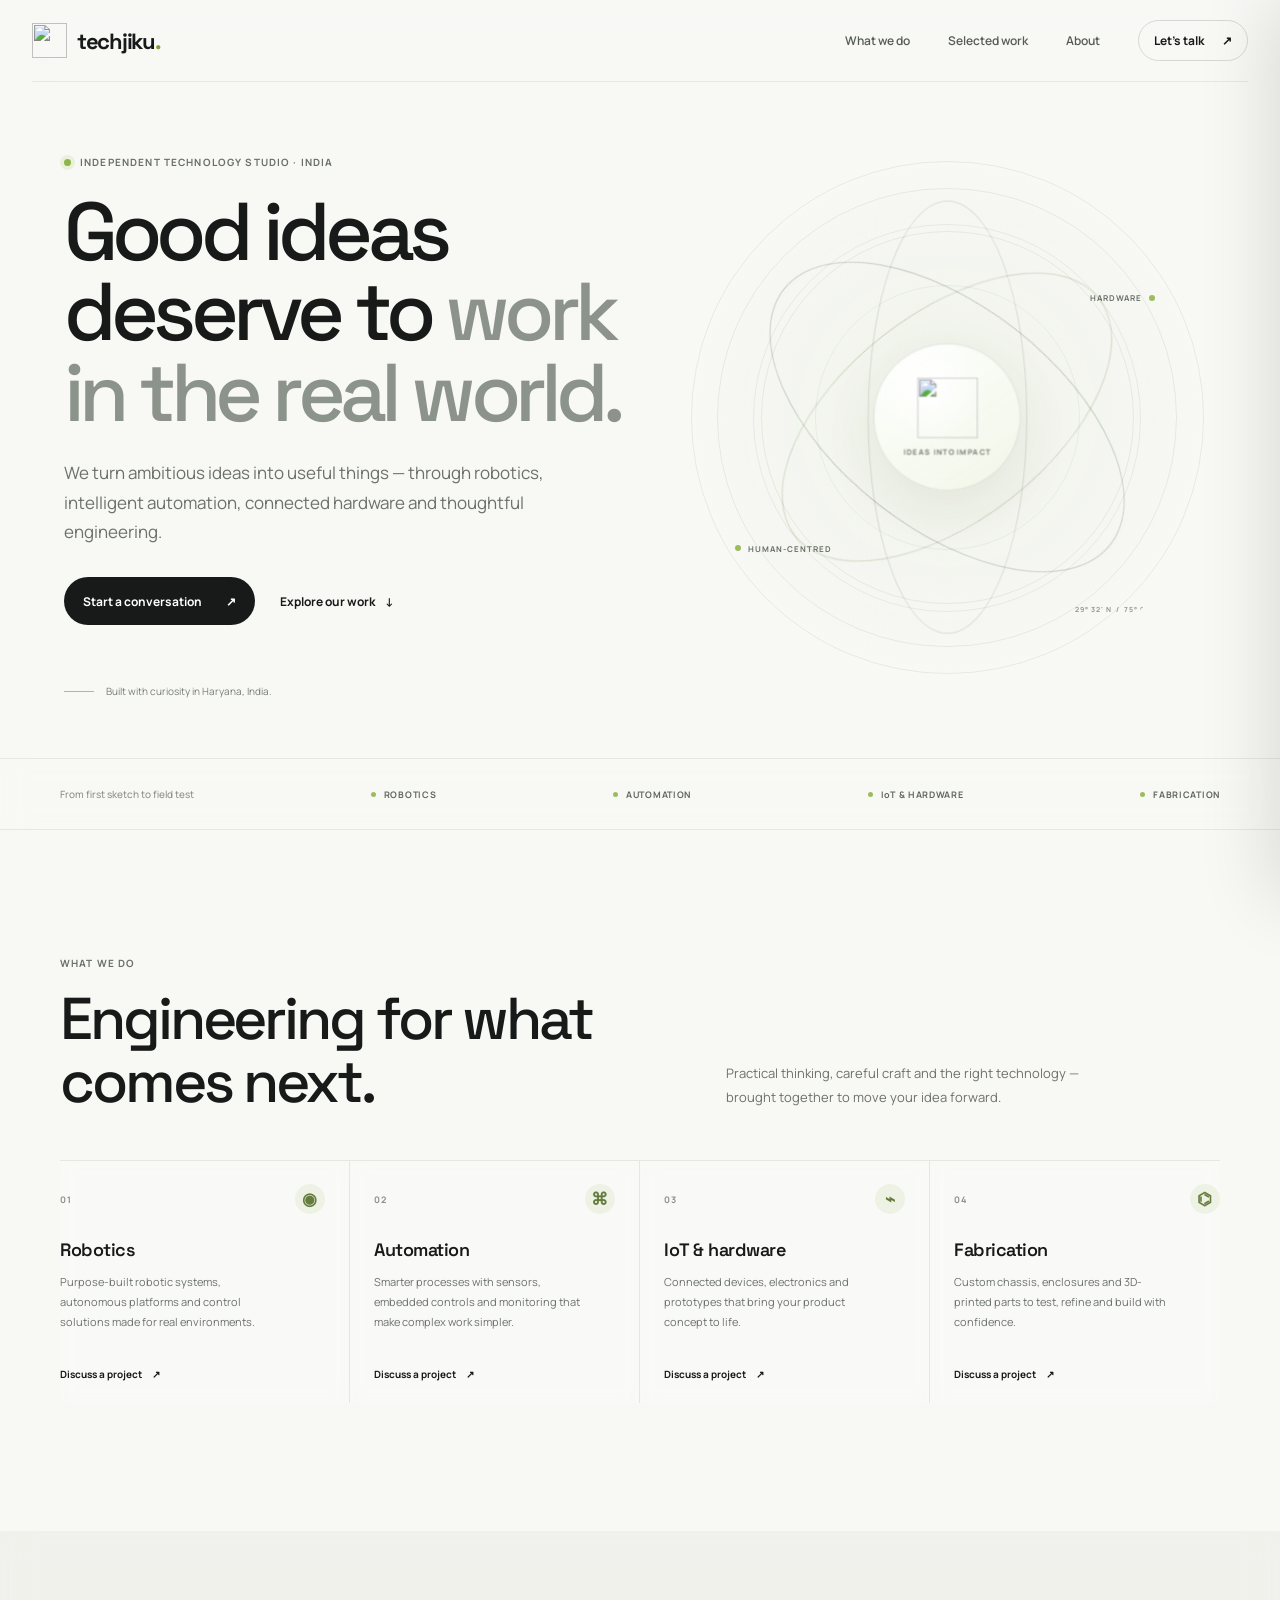
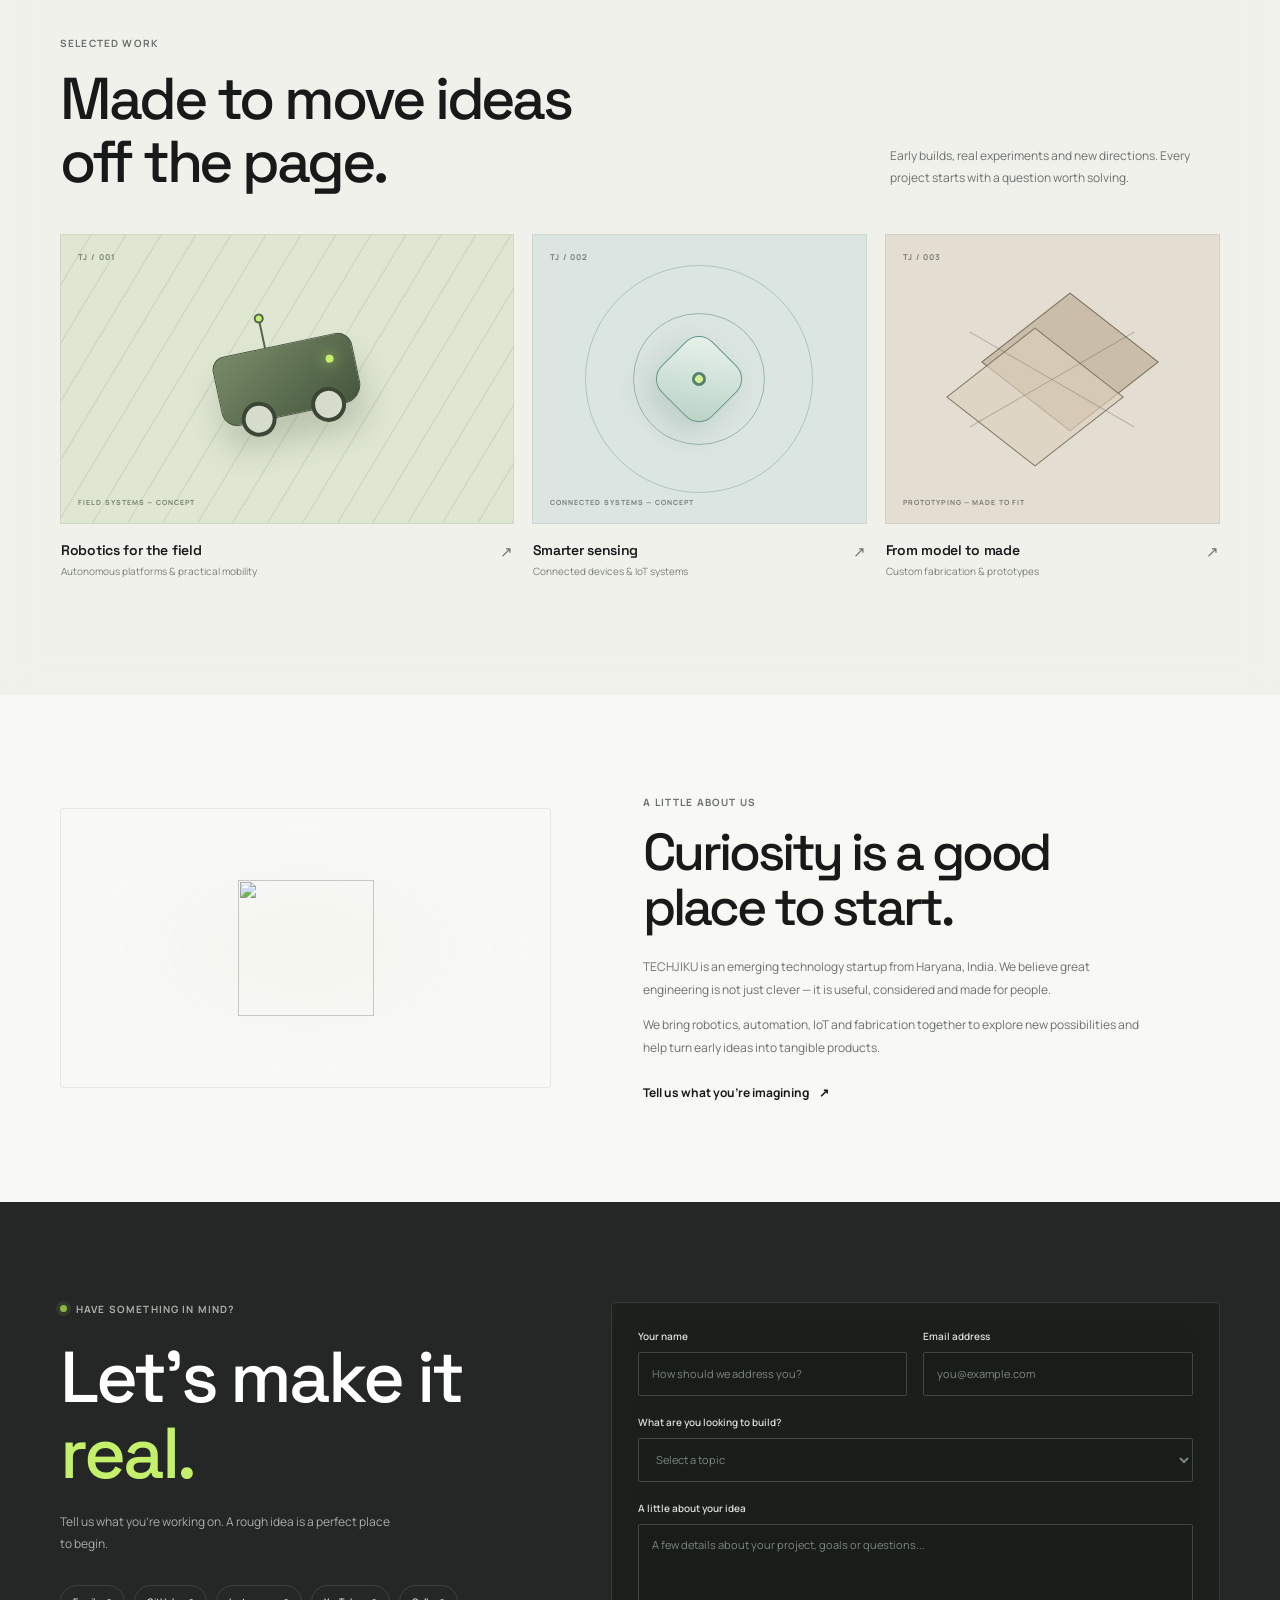
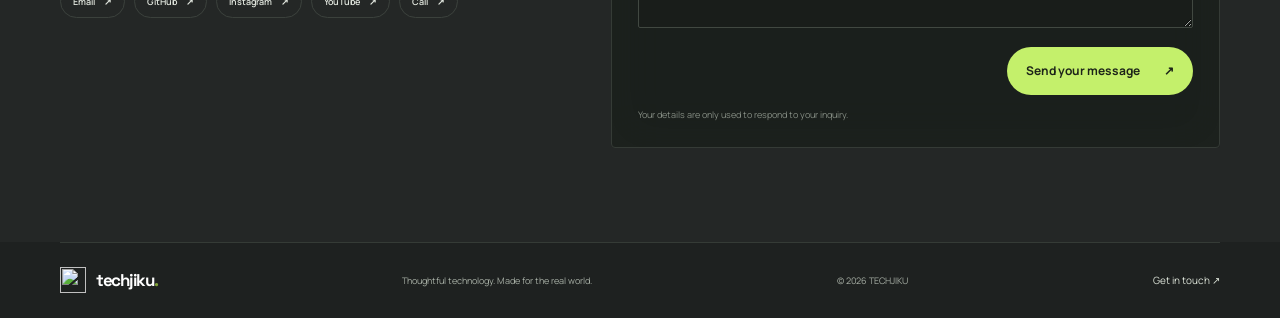
==== index.html @ 3f2def64 "Initial commit" ====
<!DOCTYPE html>
<html lang="en-IN">
<head>
  <meta charset="UTF-8" />
  <meta name="viewport" content="width=device-width, initial-scale=1.0" />

  <title>TECHJIKU | Robotics, Automation &amp; IoT</title>

  <meta
    name="description"
    content="TECHJIKU is an emerging technology startup from Haryana, India, developing robotics, automation, IoT solutions, custom fabrication and innovative hardware products."
  />
  <meta name="robots" content="index, follow" />
  <link rel="canonical" href="https://techjiku.co.in/" />
  <meta name="theme-color" content="#f8f8f5" />

  <meta property="og:type" content="website" />
  <meta property="og:site_name" content="TECHJIKU" />
  <meta property="og:title" content="TECHJIKU | Robotics, Automation &amp; IoT" />
  <meta
    property="og:description"
    content="Engineering ideas into practical robotics, automation and IoT solutions."
  />
  <meta property="og:url" content="https://techjiku.co.in/" />
  <meta
    property="og:image"
    content="https://techjiku.co.in/assets/image/11_TJ_Logo.png"
  />

  <script type="application/ld+json">
  {
    "@context": "https://schema.org",
    "@graph": [
      {
        "@type": "Organization",
        "@id": "https://techjiku.co.in",
        "name": "TECHJIKU",
        "alternateName": "Techjiku",
        "url": "https://techjiku.co.in/",
        "logo": "https://techjiku.co.in/assets/image/11_TJ_Logo.png",
        "description": "TECHJIKU is a technology startup from Haryana, India, focused on robotics, automation, IoT, fabrication and product development.",
        "email": "jikutech@gmail.com",
        "sameAs": [
          "https://www.instagram.com/techjiku/",
          "https://www.youtube.com/@Tech_Jiku",
          "https://github.com/Techjiku"
        ]
      },
      {
        "@type": "WebSite",
        "@id": "https://techjiku.co.in/#website",
        "name": "TECHJIKU",
        "alternateName": "Techjiku",
        "url": "https://techjiku.co.in/",
        "publisher": {
          "@id": "https://techjiku.co.in/#organization"
        },
        "inLanguage": "en-IN"
      }
    ]
  }
  </script>

  <link rel="preconnect" href="https://fonts.googleapis.com" />
  <link rel="preconnect" href="https://fonts.gstatic.com" crossorigin />
  <link
    href="https://fonts.googleapis.com/css2?family=Manrope:wght@400;500;600;700;800&family=Space+Grotesk:wght@400;500;700&display=swap"
    rel="stylesheet"
  />
  <link rel="stylesheet" href="styles.css" />
</head>
<body>
  <a class="skip-link" href="#main">Skip to content</a>

  <header class="site-header">
    <a class="brand" href="#home" aria-label="Techjiku home">
      <img src="assets/image/11_TJ_Logo.png" alt="" class="brand-mark" />
      <span class="brand-name">techjiku<span class="brand-period">.</span></span>
    </a>

    <button
      class="menu-toggle"
      id="menuToggle"
      type="button"
      aria-label="Open navigation"
      aria-expanded="false"
      aria-controls="primaryNav"
    >
      <span></span>
      <span></span>
    </button>

    <nav class="primary-nav" id="primaryNav" aria-label="Main navigation">
      <a href="#capabilities">What we do</a>
      <a href="#work">Selected work</a>
      <a href="#about">About</a>
      <a class="nav-cta" href="#contact">Let's talk <span aria-hidden="true">↗</span></a>
    </nav>
  </header>

  <main id="main">
    <section class="hero page-shell" id="home">
      <div class="hero-copy">
        <p class="eyebrow"><span class="status-dot"></span> Independent technology studio · India</p>
        <h1>Good ideas deserve to <span>work in the real world.</span></h1>
        <p class="hero-intro">
          We turn ambitious ideas into useful things — through robotics, intelligent automation,
          connected hardware and thoughtful engineering.
        </p>
        <div class="hero-actions">
          <a class="button button-dark" href="#contact">Start a conversation <span aria-hidden="true">↗</span></a>
          <a class="text-link" href="#work">Explore our work <span aria-hidden="true">↓</span></a>
        </div>
        <div class="hero-note">
          <span class="note-rule"></span>
          <span>Built with curiosity in Haryana, India.</span>
        </div>
      </div>

      <div class="hero-art" id="heroArt" aria-label="Interactive orbital sphere representing connected technology">
        <div class="sphere-space" id="sphereSpace">
          <div class="sphere-depth" id="sphereDepth">
            <div class="art-orbit orbit-one"></div>
            <div class="art-orbit orbit-two"></div>
            <div class="art-orbit orbit-three"></div>
            <div class="art-core">
              <img src="assets/image/11_TJ_Logo.png" alt="" />
              <span class="core-caption">Ideas into impact</span>
            </div>
          </div>
        </div>
        <span class="art-label label-top">HARDWARE <i></i></span>
        <span class="art-label label-bottom"><i></i> HUMAN-CENTRED</span>
        <span class="art-coordinate">29° 32' N&nbsp; / &nbsp;75° 01' E</span>
      </div>
    </section>

    <section class="trust-strip" aria-label="Our focus">
      <div class="page-shell trust-inner">
        <span>From first sketch to field test</span>
        <div><i></i> ROBOTICS</div>
        <div><i></i> AUTOMATION</div>
        <div><i></i> IoT &amp; HARDWARE</div>
        <div><i></i> FABRICATION</div>
      </div>
    </section>

    <section class="section page-shell" id="capabilities">
      <div class="section-heading">
        <p class="eyebrow">What we do</p>
        <h2>Engineering for what<br />comes next.</h2>
        <p class="section-intro">
          Practical thinking, careful craft and the right technology — brought together to move
          your idea forward.
        </p>
      </div>

      <div class="capability-grid">
        <article class="capability-card">
          <div class="card-topline"><span>01</span><span class="card-symbol symbol-robot" aria-hidden="true">◉</span></div>
          <h3>Robotics</h3>
          <p>Purpose-built robotic systems, autonomous platforms and control solutions made for real environments.</p>
          <a href="#contact" aria-label="Discuss a robotics project">Discuss a project <span aria-hidden="true">↗</span></a>
        </article>
        <article class="capability-card">
          <div class="card-topline"><span>02</span><span class="card-symbol symbol-automation" aria-hidden="true">⌘</span></div>
          <h3>Automation</h3>
          <p>Smarter processes with sensors, embedded controls and monitoring that make complex work simpler.</p>
          <a href="#contact" aria-label="Discuss an automation project">Discuss a project <span aria-hidden="true">↗</span></a>
        </article>
        <article class="capability-card">
          <div class="card-topline"><span>03</span><span class="card-symbol symbol-iot" aria-hidden="true">⌁</span></div>
          <h3>IoT &amp; hardware</h3>
          <p>Connected devices, electronics and prototypes that bring your product concept to life.</p>
          <a href="#contact" aria-label="Discuss an IoT or hardware project">Discuss a project <span aria-hidden="true">↗</span></a>
        </article>
        <article class="capability-card">
          <div class="card-topline"><span>04</span><span class="card-symbol symbol-fab" aria-hidden="true">⌬</span></div>
          <h3>Fabrication</h3>
          <p>Custom chassis, enclosures and 3D-printed parts to test, refine and build with confidence.</p>
          <a href="#contact" aria-label="Discuss a fabrication project">Discuss a project <span aria-hidden="true">↗</span></a>
        </article>
      </div>
    </section>

    <section class="work-section" id="work">
      <div class="page-shell">
        <div class="work-heading">
          <div>
            <p class="eyebrow">Selected work</p>
            <h2>Made to move ideas<br />off the page.</h2>
          </div>
          <p>Early builds, real experiments and new directions. Every project starts with a question worth solving.</p>
        </div>

        <div class="work-grid">
          <article class="work-card work-card-feature">
            <div class="work-visual visual-field">
              <span class="visual-index">TJ / 001</span>
              <div class="field-lines" aria-hidden="true"></div>
              <div class="field-rover" aria-hidden="true"><span></span><i></i><b></b></div>
              <span class="visual-caption">FIELD SYSTEMS — CONCEPT</span>
            </div>
            <div class="work-description">
              <div><h3>Robotics for the field</h3><p>Autonomous platforms &amp; practical mobility</p></div>
              <span class="work-arrow" aria-hidden="true">↗</span>
            </div>
          </article>
          <article class="work-card">
            <div class="work-visual visual-sensing">
              <span class="visual-index">TJ / 002</span>
              <div class="sensor-ring ring-a" aria-hidden="true"></div>
              <div class="sensor-ring ring-b" aria-hidden="true"></div>
              <div class="sensor-node" aria-hidden="true"><span></span></div>
              <span class="visual-caption">CONNECTED SYSTEMS — CONCEPT</span>
            </div>
            <div class="work-description">
              <div><h3>Smarter sensing</h3><p>Connected devices &amp; IoT systems</p></div>
              <span class="work-arrow" aria-hidden="true">↗</span>
            </div>
          </article>
          <article class="work-card">
            <div class="work-visual visual-build">
              <span class="visual-index">TJ / 003</span>
              <div class="build-shape shape-back" aria-hidden="true"></div>
              <div class="build-shape shape-front" aria-hidden="true"></div>
              <div class="build-axis axis-x" aria-hidden="true"></div>
              <div class="build-axis axis-y" aria-hidden="true"></div>
              <span class="visual-caption">PROTOTYPING — MADE TO FIT</span>
            </div>
            <div class="work-description">
              <div><h3>From model to made</h3><p>Custom fabrication &amp; prototypes</p></div>
              <span class="work-arrow" aria-hidden="true">↗</span>
            </div>
          </article>
        </div>
      </div>
    </section>

    <section class="about-section page-shell" id="about">
      <div class="about-mark" aria-hidden="true"><img src="assets/image/11_TJ_Logo.png" alt="" /></div>
      <div class="about-copy">
        <p class="eyebrow">A little about us</p>
        <h2>Curiosity is a good place to start.</h2>
        <p>
          TECHJIKU is an emerging technology startup from Haryana, India. We believe great engineering
          is not just clever — it is useful, considered and made for people.
        </p>
        <p>
          We bring robotics, automation, IoT and fabrication together to explore new possibilities
          and help turn early ideas into tangible products.
        </p>
        <a class="text-link" href="#contact">Tell us what you’re imagining <span aria-hidden="true">↗</span></a>
      </div>
    </section>

    <section class="contact-section" id="contact">
      <div class="page-shell contact-layout">
        <div class="contact-copy">
          <p class="eyebrow"><span class="status-dot"></span> Have something in mind?</p>
          <h2>Let’s make it<br /><span>real.</span></h2>
          <p>Tell us what you’re working on. A rough idea is a perfect place to begin.</p>
          <div class="quick-links">
            <a href="mailto:jikutech@gmail.com">Email <span aria-hidden="true">↗</span></a>
            <a href="https://github.com/Techjiku" target="_blank" rel="noopener noreferrer">GitHub <span aria-hidden="true">↗</span></a>
            <a href="https://www.instagram.com/techjiku/" target="_blank" rel="noopener noreferrer">Instagram <span aria-hidden="true">↗</span></a>
            <a href="https://www.youtube.com/@Tech_Jiku" target="_blank" rel="noopener noreferrer">YouTube <span aria-hidden="true">↗</span></a>
            <a href="tel:9416383219">Call <span aria-hidden="true">↗</span></a>
          </div>
        </div>

        <form class="inquiry-form" id="inquiryForm">
          <input type="hidden" name="access_key" value="4f5cc05d-da10-4b0d-b348-a8572564bd82" />
          <input type="hidden" name="subject" value="New TECHJIKU website inquiry" />
          <input type="hidden" name="from_name" value="TECHJIKU Website" />
          <input type="checkbox" name="botcheck" class="botcheck" tabindex="-1" autocomplete="off" />

          <div class="form-row">
            <label>
              <span>Your name</span>
              <input type="text" name="name" placeholder="How should we address you?" autocomplete="name" required />
            </label>
            <label>
              <span>Email address</span>
              <input type="email" name="email" placeholder="you@example.com" autocomplete="email" required />
            </label>
          </div>
          <label>
            <span>What are you looking to build?</span>
            <select name="topic" required>
              <option value="" disabled selected>Select a topic</option>
              <option>Robotics</option>
              <option>Automation</option>
              <option>IoT &amp; hardware</option>
              <option>Fabrication &amp; prototyping</option>
              <option>Something else</option>
            </select>
          </label>
          <label>
            <span>A little about your idea</span>
            <textarea name="message" rows="4" placeholder="A few details about your project, goals or questions..." required></textarea>
          </label>
          <div class="form-bottom">
            <p class="form-status" id="formStatus" role="status" aria-live="polite"></p>
            <button class="button button-light" type="submit">
              <span class="submit-label">Send your message</span><span aria-hidden="true">↗</span>
            </button>
          </div>
          <p class="form-privacy">Your details are only used to respond to your inquiry.</p>
        </form>
      </div>
    </section>
  </main>

  <aside class="contacts-drawer" id="contactsDrawer" aria-hidden="true" inert>
    <div class="drawer-header">
      <a class="brand" href="#home" aria-label="Techjiku home">
        <img src="assets/image/11_TJ_Logo.png" alt="" class="brand-mark" />
        <span class="brand-name">techjiku<span class="brand-period">.</span></span>
      </a>
      <button class="icon-button" type="button" id="closeContacts" aria-label="Close contacts">&times;</button>
    </div>
    <p class="eyebrow">Say hello</p>
    <h2>We’d love to hear what you’re building.</h2>
    <div class="drawer-list">
      <a href="mailto:jikutech@gmail.com"><span>Email</span><strong>jikutech@gmail.com</strong></a>
      <a href="https://www.instagram.com/techjiku/" target="_blank" rel="noopener noreferrer"><span>Instagram</span><strong>@techjiku</strong></a>
      <a href="https://www.youtube.com/@Tech_Jiku" target="_blank" rel="noopener noreferrer"><span>YouTube</span><strong>@Tech_Jiku</strong></a>
      <a href="https://github.com/Techjiku" target="_blank" rel="noopener noreferrer"><span>GitHub</span><strong>github.com/Techjiku</strong></a>
      <a href="tel:9416383219"><span>Call</span><strong>9416383219</strong></a>
    </div>
    <a class="button button-dark drawer-cta" href="#contact">Send an inquiry <span aria-hidden="true">↗</span></a>
  </aside>
  <div class="drawer-backdrop" id="drawerBackdrop" hidden></div>

  <footer class="site-footer">
    <div class="page-shell footer-inner">
      <a class="brand footer-brand" href="#home" aria-label="Techjiku home">
        <img src="assets/image/11_TJ_Logo.png" alt="" class="brand-mark" />
        <span class="brand-name">techjiku<span class="brand-period">.</span></span>
      </a>
      <span>Thoughtful technology. Made for the real world.</span>
      <span>© <span id="currentYear"></span> TECHJIKU</span>
      <button type="button" class="footer-contact" id="openContactsFooter">Get in touch <span aria-hidden="true">↗</span></button>
    </div>
  </footer>

  <script src="script.js"></script>
</body>
</html>
---- styles.css ----
:root {
  color-scheme: light;
  --page: #f8f8f5;
  --paper: #fff;
  --ink: #171a19;
  --muted: #6b716c;
  --line: #e5e7e1;
  --accent: #c4f06b;
  --accent-deep: #7e9f37;
  --night: #171a19;
  --display: "Space Grotesk", "Manrope", sans-serif;
  --body: "Manrope", sans-serif;
  --shell: 1160px;
}

* {
  box-sizing: border-box;
}

html {
  scroll-behavior: smooth;
  scroll-padding-top: 88px;
}

body {
  margin: 0;
  background: var(--page);
  color: var(--ink);
  font-family: var(--body);
  -webkit-font-smoothing: antialiased;
}

body.drawer-open {
  overflow: hidden;
}

a {
  color: inherit;
  text-decoration: none;
}

button,
input,
select,
textarea {
  font: inherit;
}

button,
a,
input,
select,
textarea {
  -webkit-tap-highlight-color: transparent;
}

button:focus-visible,
a:focus-visible,
input:focus-visible,
select:focus-visible,
textarea:focus-visible {
  outline: 3px solid var(--accent-deep);
  outline-offset: 4px;
}

.page-shell {
  width: min(var(--shell), calc(100% - 64px));
  margin-inline: auto;
}

.skip-link {
  position: absolute;
  z-index: 20;
  top: 12px;
  left: 12px;
  padding: 12px 16px;
  transform: translateY(-160%);
  background: var(--ink);
  color: #fff;
}

.skip-link:focus {
  transform: translateY(0);
}

.site-header {
  position: relative;
  z-index: 5;
  display: flex;
  width: min(1320px, calc(100% - 64px));
  height: 82px;
  align-items: center;
  justify-content: space-between;
  margin: 0 auto;
  border-bottom: 1px solid var(--line);
  background: rgba(248, 248, 245, 0.42);
  backdrop-filter: blur(18px);
}

.brand {
  display: inline-flex;
  align-items: center;
  gap: 10px;
}

.brand-mark {
  width: 35px;
  height: 35px;
  object-fit: contain;
}

.brand-name {
  font-family: var(--display);
  font-size: 22px;
  font-weight: 700;
  letter-spacing: -1.3px;
}

.brand-period {
  color: var(--accent-deep);
}

.primary-nav {
  display: flex;
  height: 100%;
  align-items: center;
  gap: 38px;
}

.primary-nav > a:not(.nav-cta) {
  color: #555c56;
  font-size: 12px;
  font-weight: 600;
  transition: color 160ms ease;
}

.primary-nav > a:not(.nav-cta):hover,
.text-link:hover,
.quick-links a:hover {
  color: var(--accent-deep);
}

.nav-cta {
  display: inline-flex;
  align-items: center;
  gap: 18px;
  padding: 11px 15px;
  border: 1px solid #d5d9d1;
  border-radius: 999px;
  font-size: 12px;
  font-weight: 700;
  transition: background 160ms ease, border-color 160ms ease;
}

.nav-cta:hover {
  border-color: var(--accent);
  background: var(--accent);
}

.menu-toggle {
  display: none;
}

.hero {
  display: grid;
  min-height: 610px;
  grid-template-columns: 1.03fr 0.97fr;
  align-items: center;
  gap: 36px;
  padding-top: 55px;
  padding-bottom: 60px;
}

.hero-copy {
  position: relative;
  z-index: 1;
  padding: 18px 0 0 4px;
}

.eyebrow {
  display: flex;
  align-items: center;
  gap: 9px;
  margin: 0 0 23px;
  color: #69706b;
  font-size: 10px;
  font-weight: 700;
  letter-spacing: 1.15px;
  text-transform: uppercase;
}

.status-dot {
  width: 7px;
  height: 7px;
  flex: none;
  border-radius: 50%;
  background: #8db649;
  box-shadow: 0 0 0 4px rgba(141, 182, 73, 0.13);
}

h1,
h2,
h3,
p {
  margin-top: 0;
}

h1,
h2,
h3 {
  font-family: var(--display);
}

.hero h1 {
  max-width: 700px;
  margin-bottom: 25px;
  font-size: clamp(58px, 6.4vw, 92px);
  font-weight: 500;
  letter-spacing: -5.8px;
  line-height: 0.98;
}

.hero h1 span {
  color: #8c938b;
}

.hero-intro {
  max-width: 485px;
  margin-bottom: 30px;
  color: var(--muted);
  font-size: 17px;
  line-height: 1.75;
}

.hero-actions {
  display: flex;
  align-items: center;
  gap: 25px;
}

.button {
  display: inline-flex;
  min-height: 48px;
  align-items: center;
  justify-content: center;
  gap: 24px;
  padding: 0 19px;
  border: 0;
  border-radius: 999px;
  cursor: pointer;
  font-size: 12px;
  font-weight: 700;
  transition: transform 160ms ease, background 160ms ease;
}

.button:hover {
  transform: translateY(-2px);
}

.button-dark {
  background: var(--ink);
  color: white;
}

.button-dark:hover {
  background: #323833;
}

.text-link {
  display: inline-flex;
  align-items: center;
  gap: 10px;
  font-size: 12px;
  font-weight: 700;
  transition: color 160ms ease;
}

.hero-note {
  display: flex;
  align-items: center;
  gap: 12px;
  margin-top: 59px;
  color: #777e77;
  font-size: 10px;
}

.note-rule {
  width: 30px;
  height: 1px;
  background: #aeb5ab;
}

.hero-art {
  position: relative;
  display: grid;
  width: min(100%, 600px);
  aspect-ratio: 1;
  place-items: center;
  justify-self: end;
  overflow: hidden;
  isolation: isolate;
  border-radius: 50%;
  background: radial-gradient(circle at 50% 50%, rgba(233, 239, 224, 0.6), transparent 66%);
  perspective: 1000px;
  --sphere-x: 0deg;
  --sphere-y: 0deg;
  --sphere-shift-x: 0px;
  --sphere-shift-y: 0px;
  --sphere-glow-x: 50%;
  --sphere-glow-y: 50%;
  --sphere-scale: 1;
  transition: background 400ms ease;
}

.hero-art.is-hovered {
  background: radial-gradient(
    circle at var(--sphere-glow-x) var(--sphere-glow-y),
    rgba(196, 240, 107, 0.28),
    rgba(233, 239, 224, 0.58) 28%,
    transparent 71%
  );
}

.sphere-space {
  position: absolute;
  inset: 3%;
  display: grid;
  place-items: center;
  border: 1px solid rgba(37, 46, 37, 0.07);
  border-radius: 50%;
  transform: translate3d(var(--sphere-shift-x), var(--sphere-shift-y), 0) scale(var(--sphere-scale));
  transform-style: preserve-3d;
  transition: transform 650ms cubic-bezier(0.2, 0.7, 0.2, 1);
}

.hero-art.is-hovered .sphere-space {
  transition-duration: 120ms;
  transition-timing-function: ease-out;
}

.sphere-space::before,
.sphere-space::after {
  position: absolute;
  border: 1px solid rgba(37, 46, 37, 0.065);
  border-radius: 50%;
  content: "";
}

.sphere-space::before {
  inset: 12%;
}

.sphere-space::after {
  inset: 24%;
  border-color: rgba(37, 46, 37, 0.05);
}

.sphere-depth {
  position: absolute;
  display: grid;
  inset: 0;
  place-items: center;
  transform: rotateX(var(--sphere-x)) rotateY(var(--sphere-y));
  transform-style: preserve-3d;
  transition: transform 750ms cubic-bezier(0.18, 0.72, 0.2, 1);
  will-change: transform;
}

.hero-art.is-hovered .sphere-depth {
  transition-duration: 140ms;
  transition-timing-function: ease-out;
}

.art-orbit {
  position: absolute;
  top: 50%;
  left: 50%;
  width: 78%;
  height: 42%;
  margin-top: -21%;
  margin-left: -39%;
  border: 1px solid rgba(33, 47, 30, 0.2);
  border-radius: 50%;
  backface-visibility: visible;
}

.orbit-one {
  transform: rotate(38deg) translateZ(42px);
}

.orbit-two {
  border-color: rgba(99, 125, 62, 0.25);
  transform: rotate(-38deg) translateZ(-30px);
}

.orbit-three {
  width: 84%;
  height: 31%;
  margin-top: -15.5%;
  margin-left: -42%;
  border-color: rgba(33, 47, 30, 0.12);
  transform: rotate(90deg) translateZ(10px);
}

.art-core {
  position: relative;
  z-index: 1;
  display: grid;
  width: 138px;
  height: 138px;
  align-content: center;
  justify-items: center;
  border: 1px solid rgba(33, 47, 30, 0.11);
  border-radius: 50%;
  background:
    radial-gradient(circle at 37% 30%, rgba(255, 255, 255, 0.98), transparent 43%),
    linear-gradient(145deg, rgba(255, 255, 255, 0.92), rgba(241, 247, 231, 0.86));
  box-shadow: 0 18px 55px rgba(46, 58, 35, 0.08);
  backdrop-filter: blur(7px);
  transform: translateZ(64px);
  transition: box-shadow 250ms ease;
}

.hero-art.is-hovered .art-core {
  box-shadow: 0 28px 75px rgba(46, 58, 35, 0.17), inset -10px -8px 26px rgba(123, 151, 77, 0.08);
}

.hero-art::before,
.hero-art::after {
  position: absolute;
  z-index: 1;
  pointer-events: none;
  border: 1px solid rgba(37, 46, 37, 0.07);
  border-radius: 50%;
  content: "";
}

.hero-art::before {
  width: 84%;
  height: 84%;
}

.hero-art::after {
  width: 68%;
  height: 68%;
}

.art-core img {
  width: 57px;
  height: 57px;
  object-fit: contain;
}

.core-caption {
  margin-top: 8px;
  color: #6e766b;
  font-size: 7px;
  font-weight: 700;
  letter-spacing: 1px;
  text-transform: uppercase;
}

.art-label,
.art-coordinate {
  position: absolute;
  z-index: 2;
  color: #687066;
  font-size: 8px;
  font-weight: 700;
  letter-spacing: 1px;
}

.art-label {
  display: flex;
  align-items: center;
  gap: 7px;
}

.art-label i,
.trust-inner i {
  width: 6px;
  height: 6px;
  border-radius: 50%;
  background: #9cbd5f;
}

.label-top {
  top: 27%;
  right: 12%;
}

.label-bottom {
  bottom: 25%;
  left: 11%;
}

.art-coordinate {
  right: 11%;
  bottom: 14%;
  color: #92988f;
  font-size: 7px;
}

.trust-strip {
  border-block: 1px solid var(--line);
  background: rgba(248, 248, 245, 0.34);
  backdrop-filter: blur(14px);
}

.trust-inner {
  display: flex;
  min-height: 70px;
  align-items: center;
  justify-content: space-between;
  gap: 18px;
  color: #606760;
  font-size: 9px;
  font-weight: 700;
  letter-spacing: 0.7px;
}

.trust-inner > span {
  color: #8c928b;
  font-size: 10px;
  font-weight: 500;
  letter-spacing: 0;
}

.trust-inner div {
  display: inline-flex;
  align-items: center;
  gap: 8px;
}

.trust-inner i {
  width: 5px;
  height: 5px;
}

.section {
  padding-top: 126px;
  padding-bottom: 128px;
}

.section-heading {
  display: grid;
  grid-template-columns: 1fr 0.8fr;
  align-items: end;
  column-gap: 48px;
  margin-bottom: 47px;
}

.section-heading .eyebrow {
  grid-column: 1 / -1;
  margin-bottom: 18px;
}

.section-heading h2,
.work-heading h2,
.about-copy h2,
.contact-copy h2 {
  margin-bottom: 0;
  font-size: clamp(38px, 4.7vw, 59px);
  font-weight: 500;
  letter-spacing: -3.1px;
  line-height: 1.06;
}

.section-intro {
  max-width: 360px;
  margin: 0 0 4px;
  color: var(--muted);
  font-size: 13px;
  line-height: 1.8;
}

.capability-grid {
  display: grid;
  grid-template-columns: repeat(4, 1fr);
  border-top: 1px solid var(--line);
}

.capability-card {
  display: flex;
  min-height: 242px;
  flex-direction: column;
  padding: 23px 24px 22px;
  border-right: 1px solid var(--line);
  background: rgba(255, 255, 255, 0.2);
  backdrop-filter: blur(9px);
}

.capability-card:first-child {
  padding-left: 0;
}

.capability-card:last-child {
  padding-right: 0;
  border-right: 0;
}

.card-topline {
  display: flex;
  align-items: center;
  justify-content: space-between;
  margin-bottom: 24px;
  color: #899087;
  font-size: 9px;
  font-weight: 700;
  letter-spacing: 0.8px;
}

.card-symbol {
  display: grid;
  width: 30px;
  height: 30px;
  place-items: center;
  border-radius: 50%;
  background: #edf2e4;
  color: #667c3f;
  font-family: var(--display);
  font-size: 17px;
}

.capability-card h3 {
  margin-bottom: 11px;
  font-size: 18px;
  font-weight: 600;
  letter-spacing: -0.5px;
}

.capability-card p {
  max-width: 220px;
  margin-bottom: 22px;
  color: var(--muted);
  font-size: 11px;
  line-height: 1.8;
}

.capability-card > a {
  display: inline-flex;
  width: max-content;
  align-items: center;
  gap: 10px;
  margin-top: auto;
  font-size: 10px;
  font-weight: 700;
}

.capability-card > a:hover {
  color: var(--accent-deep);
}

.work-section {
  padding: 105px 0 112px;
  background: rgba(239, 240, 235, 0.82);
  backdrop-filter: blur(16px);
}

.work-heading {
  display: flex;
  align-items: end;
  justify-content: space-between;
  gap: 32px;
  margin-bottom: 41px;
}

.work-heading .eyebrow {
  margin-bottom: 18px;
}

.work-heading > p {
  max-width: 330px;
  margin: 0 0 5px;
  color: var(--muted);
  font-size: 12px;
  line-height: 1.8;
}

.work-grid {
  display: grid;
  grid-template-columns: 1.15fr 0.85fr 0.85fr;
  gap: 18px;
}

.work-card {
  min-width: 0;
}

.work-visual {
  position: relative;
  display: grid;
  height: 290px;
  overflow: hidden;
  place-items: center;
  border: 1px solid rgba(31, 39, 31, 0.07);
  background: #dce5d2;
}

.work-card-feature .work-visual {
  background: #dfe7d2;
}

.visual-sensing {
  background: #dbe5e1;
}

.visual-build {
  background: #e4ddd2;
}

.visual-index,
.visual-caption {
  position: absolute;
  z-index: 2;
  color: rgba(35, 44, 35, 0.55);
  font-size: 8px;
  font-weight: 700;
  letter-spacing: 1.1px;
}

.visual-index {
  top: 16px;
  left: 17px;
}

.visual-caption {
  right: 17px;
  bottom: 16px;
  left: 17px;
  font-size: 7px;
}

.field-lines {
  position: absolute;
  inset: -35%;
  background: repeating-linear-gradient(130deg, transparent 0 28px, rgba(47, 66, 43, 0.09) 29px 30px);
  transform: rotate(-9deg);
}

.field-rover {
  position: relative;
  width: 142px;
  height: 71px;
  border: 1px solid #46533e;
  border-radius: 13px 15px 19px 16px;
  background: linear-gradient(145deg, #788b68, #45563d);
  box-shadow: 0 25px 32px rgba(48, 62, 42, 0.2);
  transform: rotate(-12deg);
}

.field-rover::before,
.field-rover::after {
  position: absolute;
  bottom: -16px;
  width: 27px;
  height: 27px;
  border: 4px solid #3c4637;
  border-radius: 50%;
  background: #d5ddca;
  content: "";
}

.field-rover::before {
  left: 17px;
}

.field-rover::after {
  right: 17px;
}

.field-rover span {
  position: absolute;
  top: -34px;
  left: 54px;
  width: 2px;
  height: 34px;
  background: #526548;
}

.field-rover i {
  position: absolute;
  top: -36px;
  left: 50px;
  width: 10px;
  height: 10px;
  border: 2px solid #526548;
  border-radius: 50%;
  background: var(--accent);
}

.field-rover b {
  position: absolute;
  top: 19px;
  right: 20px;
  width: 8px;
  height: 8px;
  border-radius: 50%;
  background: var(--accent);
  box-shadow: 0 0 14px rgba(196, 240, 107, 0.9);
}

.sensor-ring {
  position: absolute;
  width: 186px;
  height: 186px;
  border: 1px solid rgba(41, 91, 83, 0.24);
  border-radius: 50%;
}

.ring-a {
  width: 228px;
  height: 228px;
}

.ring-b {
  width: 132px;
  height: 132px;
  border-color: rgba(41, 91, 83, 0.35);
}

.sensor-node {
  display: grid;
  width: 72px;
  height: 72px;
  place-items: center;
  border: 1px solid #65958a;
  border-radius: 19px;
  background: linear-gradient(145deg, #eaf3ed, #b8d2c5);
  box-shadow: 0 15px 30px rgba(45, 93, 79, 0.17);
  transform: rotate(45deg);
}

.sensor-node span {
  width: 14px;
  height: 14px;
  border: 3px solid #548173;
  border-radius: 50%;
  background: #d4ef91;
}

.build-shape {
  position: absolute;
  width: 112px;
  height: 112px;
  border: 1px solid rgba(77, 65, 51, 0.65);
  transform: rotate(45deg) skew(-7deg, -7deg);
}

.shape-back {
  margin: -35px 0 0 35px;
  background: rgba(183, 166, 142, 0.56);
}

.shape-front {
  margin: 35px 0 0 -35px;
  background: rgba(221, 209, 190, 0.65);
}

.build-axis {
  position: absolute;
  width: 190px;
  height: 1px;
  background: rgba(76, 65, 53, 0.28);
}

.axis-x {
  transform: rotate(30deg);
}

.axis-y {
  transform: rotate(-30deg);
}

.work-description {
  display: flex;
  align-items: start;
  justify-content: space-between;
  padding: 17px 1px 5px;
}

.work-description h3 {
  margin-bottom: 5px;
  font-size: 14px;
  font-weight: 600;
  letter-spacing: -0.3px;
}

.work-description p {
  margin: 0;
  color: #777e77;
  font-size: 10px;
}

.work-arrow {
  color: #6d7865;
  font-size: 15px;
}

.about-section {
  display: grid;
  min-height: 485px;
  grid-template-columns: 0.92fr 1.08fr;
  align-items: center;
  gap: 92px;
  padding-top: 100px;
  padding-bottom: 100px;
}

.about-mark {
  display: grid;
  min-height: 280px;
  place-items: center;
  border: 1px solid var(--line);
  border-radius: 3px;
  background:
    linear-gradient(rgba(248, 248, 245, 0.66), rgba(248, 248, 245, 0.66)),
    radial-gradient(ellipse, #edf2e3 0%, rgba(248, 248, 245, 0.76) 66%);
  backdrop-filter: blur(16px);
}

.about-mark img {
  width: 136px;
  height: 136px;
  object-fit: contain;
  opacity: 0.88;
}

.about-copy .eyebrow {
  margin-bottom: 16px;
}

.about-copy h2 {
  max-width: 475px;
  margin-bottom: 21px;
  font-size: clamp(36px, 4.1vw, 52px);
}

.about-copy > p:not(.eyebrow) {
  max-width: 500px;
  color: var(--muted);
  font-size: 12px;
  line-height: 1.9;
}

.about-copy .text-link {
  margin-top: 12px;
}

.contact-section {
  padding: 100px 0 94px;
  background: rgba(23, 26, 25, 0.94);
  color: white;
  backdrop-filter: blur(20px);
}

.contact-layout {
  display: grid;
  grid-template-columns: 0.85fr 1.15fr;
  gap: 100px;
}

.contact-copy .eyebrow {
  color: #a8b0a7;
}

.contact-copy h2 {
  margin-bottom: 20px;
  font-size: clamp(48px, 6vw, 72px);
}

.contact-copy h2 span {
  color: var(--accent);
}

.contact-copy > p:not(.eyebrow) {
  max-width: 335px;
  margin-bottom: 31px;
  color: #a8aea7;
  font-size: 12px;
  line-height: 1.8;
}

.quick-links {
  display: flex;
  flex-wrap: wrap;
  gap: 9px;
}

.quick-links a {
  display: inline-flex;
  align-items: center;
  gap: 9px;
  padding: 9px 12px;
  border: 1px solid #3b413c;
  border-radius: 999px;
  color: #e2e7df;
  font-size: 9px;
  font-weight: 600;
  transition: border-color 160ms ease, color 160ms ease;
}

.quick-links a:hover {
  border-color: var(--accent);
}

.inquiry-form {
  display: grid;
  align-content: start;
  gap: 19px;
  padding: 26px;
  border: 1px solid #353b36;
  border-radius: 4px;
  background: rgba(29, 33, 30, 0.79);
  backdrop-filter: blur(24px);
}

.form-row {
  display: grid;
  grid-template-columns: 1fr 1fr;
  gap: 16px;
}

.inquiry-form label {
  display: grid;
  gap: 9px;
}

.inquiry-form label > span {
  color: #d8ded5;
  font-size: 10px;
  font-weight: 600;
}

.inquiry-form input,
.inquiry-form select,
.inquiry-form textarea {
  width: 100%;
  min-height: 44px;
  padding: 12px 13px;
  border: 1px solid #414841;
  border-radius: 2px;
  outline: 0;
  background: #191d1a;
  color: #f4f6f1;
  font-size: 11px;
  transition: border-color 150ms ease;
}

.inquiry-form input:focus,
.inquiry-form select:focus,
.inquiry-form textarea:focus {
  border-color: var(--accent);
}

.inquiry-form input::placeholder,
.inquiry-form textarea::placeholder {
  color: #7d867c;
}

.inquiry-form select {
  color: #c4cbc1;
}

.inquiry-form select:invalid {
  color: #7d867c;
}

.inquiry-form option {
  color: #f4f6f1;
  background: #191d1a;
}

.inquiry-form textarea {
  min-height: 104px;
  resize: vertical;
}

.botcheck {
  position: absolute;
  width: 1px !important;
  height: 1px;
  overflow: hidden;
  clip: rect(0, 0, 0, 0);
  white-space: nowrap;
}

.form-bottom {
  display: flex;
  min-height: 47px;
  align-items: center;
  justify-content: space-between;
  gap: 14px;
}

.button-light {
  flex: none;
  background: var(--accent);
  color: #1d2419;
}

.button-light:hover {
  background: #d4f895;
}

.button-light:disabled {
  cursor: wait;
  opacity: 0.65;
  transform: none;
}

.form-status {
  margin: 0;
  color: #c4f06b;
  font-size: 10px;
  line-height: 1.6;
}

.form-status[data-state="error"] {
  color: #ffaaa0;
}

.form-privacy {
  margin: -6px 0 0;
  color: #858d84;
  font-size: 9px;
}

.site-footer {
  background: rgba(23, 26, 25, 0.97);
  color: #a7afa5;
  backdrop-filter: blur(18px);
}

.footer-inner {
  display: flex;
  min-height: 76px;
  align-items: center;
  justify-content: space-between;
  gap: 18px;
  border-top: 1px solid #353b36;
  font-size: 9px;
}

.footer-brand {
  color: white;
}

.footer-brand .brand-mark {
  width: 26px;
  height: 26px;
}

.footer-brand .brand-name {
  font-size: 17px;
}

.footer-contact {
  padding: 0;
  border: 0;
  background: transparent;
  color: #dce3d8;
  cursor: pointer;
  font-size: 10px;
}

.footer-contact:hover {
  color: var(--accent);
}

.contacts-drawer {
  position: fixed;
  z-index: 12;
  top: 0;
  right: 0;
  display: flex;
  width: min(420px, 100%);
  height: 100dvh;
  flex-direction: column;
  padding: 30px;
  transform: translateX(102%);
  background: var(--page);
  box-shadow: -18px 0 70px rgba(0, 0, 0, 0.12);
  transition: transform 220ms ease;
}

.contacts-drawer.open {
  transform: translateX(0);
}

.drawer-header {
  display: flex;
  align-items: center;
  justify-content: space-between;
  margin-bottom: 73px;
}

.icon-button {
  display: grid;
  width: 38px;
  height: 38px;
  place-items: center;
  border: 1px solid var(--line);
  border-radius: 50%;
  background: transparent;
  color: var(--ink);
  cursor: pointer;
  font-size: 24px;
  line-height: 1;
}

.contacts-drawer > .eyebrow {
  margin-bottom: 13px;
}

.contacts-drawer h2 {
  max-width: 320px;
  margin-bottom: 31px;
  font-size: 34px;
  font-weight: 500;
  letter-spacing: -1.6px;
  line-height: 1.1;
}

.drawer-list {
  border-top: 1px solid var(--line);
}

.drawer-list a {
  display: flex;
  align-items: center;
  justify-content: space-between;
  gap: 12px;
  padding: 15px 0;
  border-bottom: 1px solid var(--line);
  font-size: 11px;
}

.drawer-list a span {
  color: var(--muted);
}

.drawer-list a strong {
  font-size: 11px;
  font-weight: 600;
}

.drawer-list a:hover strong {
  color: var(--accent-deep);
}

.drawer-cta {
  margin-top: auto;
  align-self: flex-start;
}

.drawer-backdrop {
  position: fixed;
  z-index: 11;
  inset: 0;
  background: rgba(14, 17, 15, 0.43);
  backdrop-filter: blur(3px);
}

.drawer-backdrop[hidden] {
  display: none;
}

@media (max-width: 900px) {
  .hero {
    min-height: 540px;
    gap: 12px;
  }

  .hero h1 {
    font-size: clamp(54px, 7.5vw, 72px);
    letter-spacing: -3.8px;
  }

  .hero-art {
    width: 100%;
  }

  .capability-card {
    padding-inline: 16px;
  }

  .contact-layout {
    gap: 48px;
  }

  .work-visual {
    height: 250px;
  }
}

@media (hover: none), (prefers-reduced-motion: reduce) {
  .hero-art,
  .sphere-space,
  .sphere-depth,
  .art-core {
    transition: none;
  }
}

@media (max-width: 680px) {
  html {
    scroll-padding-top: 72px;
  }

  .page-shell,
  .site-header {
    width: min(100% - 40px, var(--shell));
  }

  .site-header {
    height: 70px;
    background: rgba(248, 248, 245, 0.78);
  }

  .brand-mark {
    width: 30px;
    height: 30px;
  }

  .brand-name {
    font-size: 20px;
  }

  .menu-toggle {
    display: flex;
    width: 40px;
    height: 40px;
    flex-direction: column;
    align-items: center;
    justify-content: center;
    gap: 5px;
    border: 1px solid var(--line);
    border-radius: 50%;
    background: transparent;
    cursor: pointer;
  }

  .menu-toggle span {
    width: 14px;
    height: 1px;
    background: var(--ink);
    transition: transform 160ms ease;
  }

  .menu-toggle[aria-expanded="true"] span:first-child {
    transform: translateY(3px) rotate(45deg);
  }

  .menu-toggle[aria-expanded="true"] span:last-child {
    transform: translateY(-3px) rotate(-45deg);
  }

  .primary-nav {
    position: absolute;
    top: 70px;
    right: -20px;
    left: -20px;
    display: none;
    height: auto;
    align-items: stretch;
    gap: 0;
    padding: 12px 20px 20px;
    border-bottom: 1px solid var(--line);
    background: rgba(248, 248, 245, 0.93);
    backdrop-filter: blur(16px);
  }

  .primary-nav.open {
    display: flex;
    flex-direction: column;
  }

  .primary-nav > a:not(.nav-cta) {
    padding: 14px 0;
    border-bottom: 1px solid var(--line);
  }

  .nav-cta {
    justify-content: space-between;
    margin-top: 14px;
  }

  .hero {
    min-height: 0;
    grid-template-columns: 1fr;
    gap: 21px;
    padding-top: 61px;
    padding-bottom: 44px;
  }

  .hero-copy {
    padding: 0;
  }

  .eyebrow {
    margin-bottom: 18px;
    font-size: 9px;
  }

  .hero h1 {
    max-width: 520px;
    margin-bottom: 17px;
    font-size: clamp(53px, 12.5vw, 76px);
    letter-spacing: -3.5px;
  }

  .hero-intro {
    max-width: 470px;
    font-size: 15px;
  }

  .hero-actions {
    flex-wrap: wrap;
    gap: 17px;
  }

  .button {
    min-height: 46px;
    font-size: 11px;
  }

  .hero-note {
    margin-top: 30px;
  }

  .hero-art {
    width: min(100%, 410px);
    justify-self: center;
  }

  .art-core {
    width: clamp(116px, 34vw, 145px);
    height: clamp(116px, 34vw, 145px);
  }

  .art-core img {
    width: 49px;
    height: 49px;
  }

  .trust-inner {
    min-height: 75px;
    flex-wrap: wrap;
    justify-content: flex-start;
    gap: 12px 20px;
    padding-block: 14px;
    font-size: 8px;
  }

  .trust-inner > span {
    width: 100%;
    font-size: 9px;
  }

  .trust-inner div {
    gap: 6px;
  }

  .section {
    padding-top: 83px;
    padding-bottom: 86px;
  }

  .section-heading {
    grid-template-columns: 1fr;
    gap: 15px;
    margin-bottom: 30px;
  }

  .section-heading .eyebrow {
    margin-bottom: 1px;
  }

  .section-heading h2,
  .work-heading h2 {
    font-size: clamp(39px, 10vw, 52px);
    letter-spacing: -2.4px;
  }

  .section-intro {
    font-size: 12px;
  }

  .capability-grid {
    grid-template-columns: 1fr 1fr;
  }

  .capability-card {
    min-height: 232px;
    padding: 19px 14px 20px;
    border-right: 1px solid var(--line);
    border-bottom: 1px solid var(--line);
  }

  .capability-card:first-child {
    padding-left: 0;
  }

  .capability-card:nth-child(2) {
    padding-right: 0;
    border-right: 0;
  }

  .capability-card:nth-child(3) {
    padding-left: 0;
    border-bottom: 0;
  }

  .capability-card:last-child {
    padding-right: 0;
    border-bottom: 0;
  }

  .capability-card h3 {
    font-size: 16px;
  }

  .capability-card p {
    font-size: 10px;
  }

  .work-section {
    padding: 82px 0 83px;
  }

  .work-heading {
    display: block;
    margin-bottom: 28px;
  }

  .work-heading > p {
    margin-top: 15px;
  }

  .work-grid {
    grid-template-columns: 1fr;
    gap: 25px;
  }

  .work-visual {
    height: clamp(230px, 65vw, 340px);
  }

  .about-section {
    min-height: 0;
    grid-template-columns: 1fr;
    gap: 31px;
    padding-top: 79px;
    padding-bottom: 82px;
  }

  .about-mark {
    min-height: 200px;
  }

  .about-mark img {
    width: 110px;
    height: 110px;
  }

  .about-copy h2 {
    font-size: 40px;
    letter-spacing: -2.4px;
  }

  .contact-section {
    padding: 77px 0 70px;
  }

  .contact-layout {
    grid-template-columns: 1fr;
    gap: 33px;
  }

  .contact-copy h2 {
    font-size: 58px;
    letter-spacing: -3px;
  }

  .contact-copy > p:not(.eyebrow) {
    margin-bottom: 23px;
  }

  .quick-links {
    gap: 7px;
  }

  .quick-links a {
    padding: 8px 10px;
    font-size: 9px;
  }

  .inquiry-form {
    gap: 16px;
    padding: 18px;
  }

  .form-row {
    grid-template-columns: 1fr;
    gap: 16px;
  }

  .form-bottom {
    align-items: flex-start;
    flex-direction: column-reverse;
  }

  .footer-inner {
    min-height: 116px;
    flex-wrap: wrap;
    justify-content: space-between;
    gap: 12px;
    padding-block: 20px;
  }

  .footer-inner > span:nth-child(2) {
    order: 4;
    width: 100%;
  }

  .contacts-drawer {
    padding: 23px;
  }

  .drawer-header {
    margin-bottom: 55px;
  }
}

@media (prefers-reduced-motion: reduce) {
  *,
  *::before,
  *::after {
    scroll-behavior: auto !important;
    animation-duration: 0.01ms !important;
    animation-iteration-count: 1 !important;
    transition-duration: 0.01ms !important;
  }
}
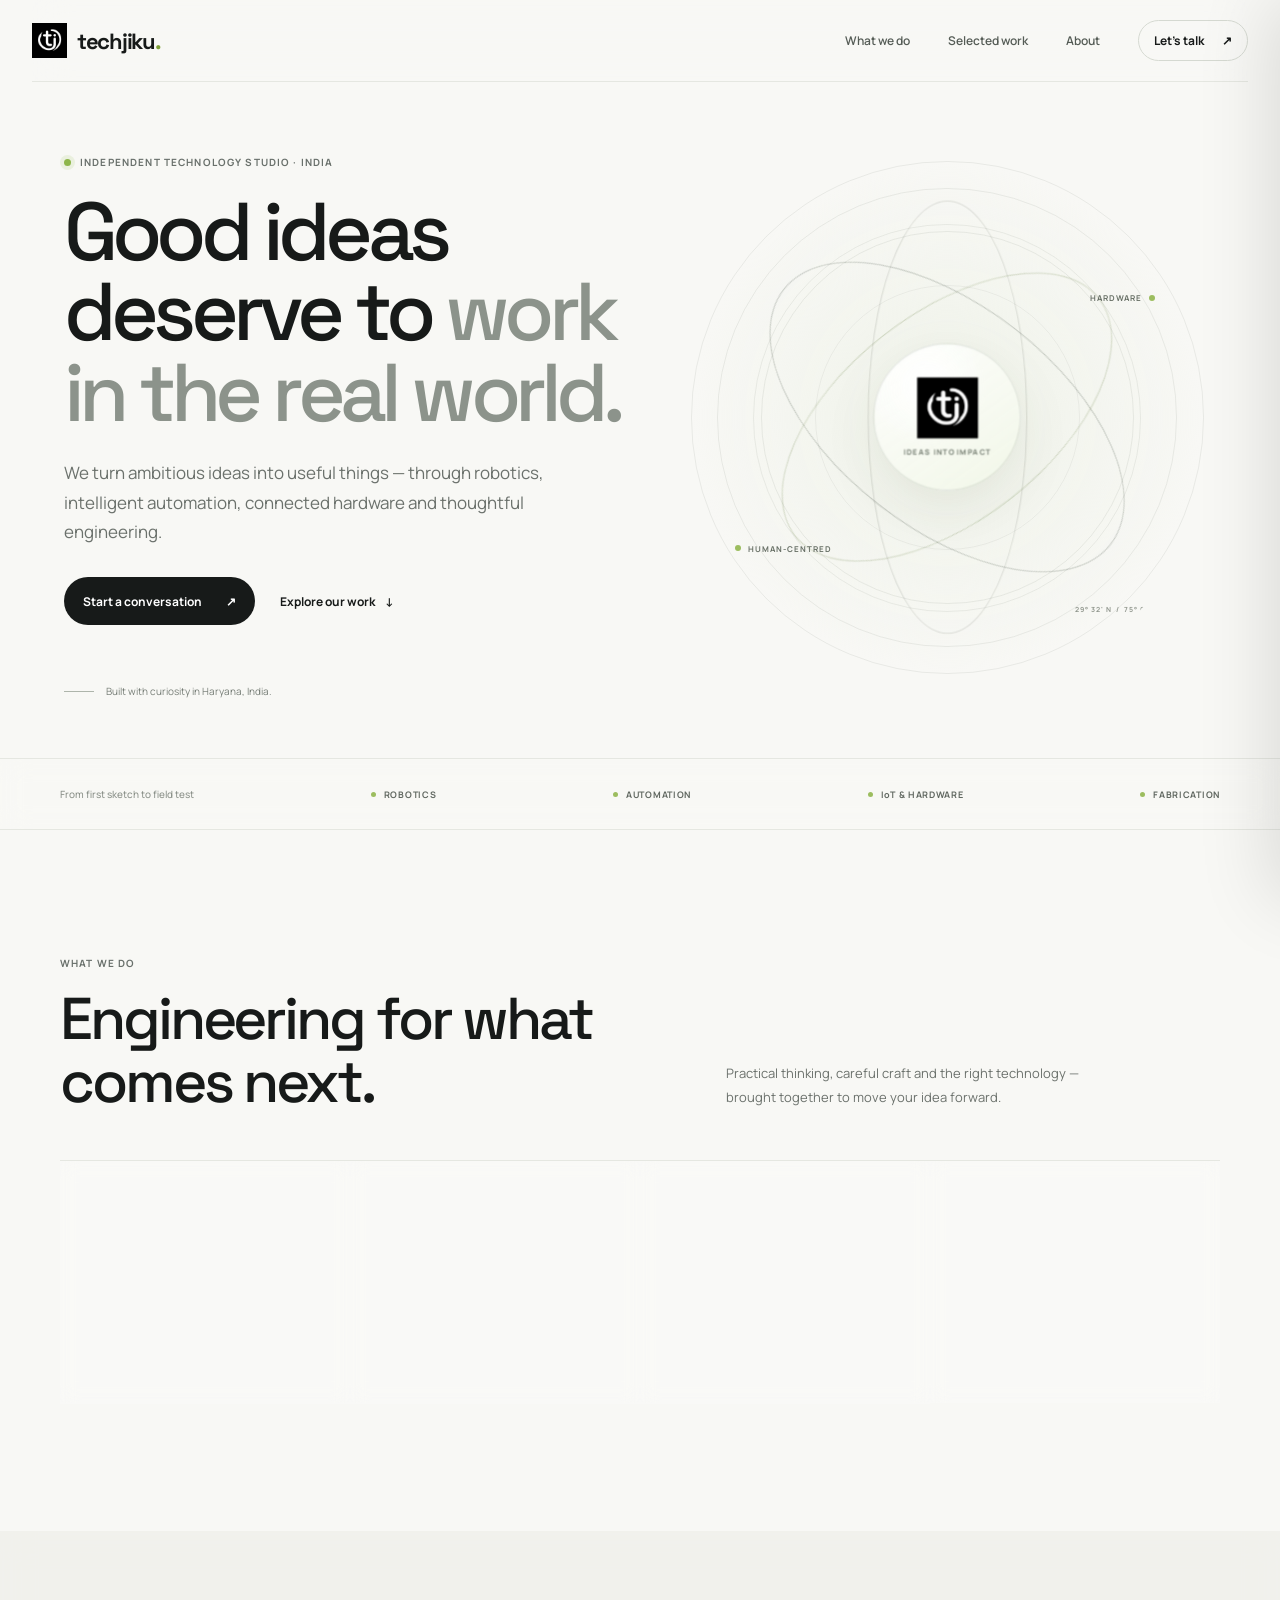
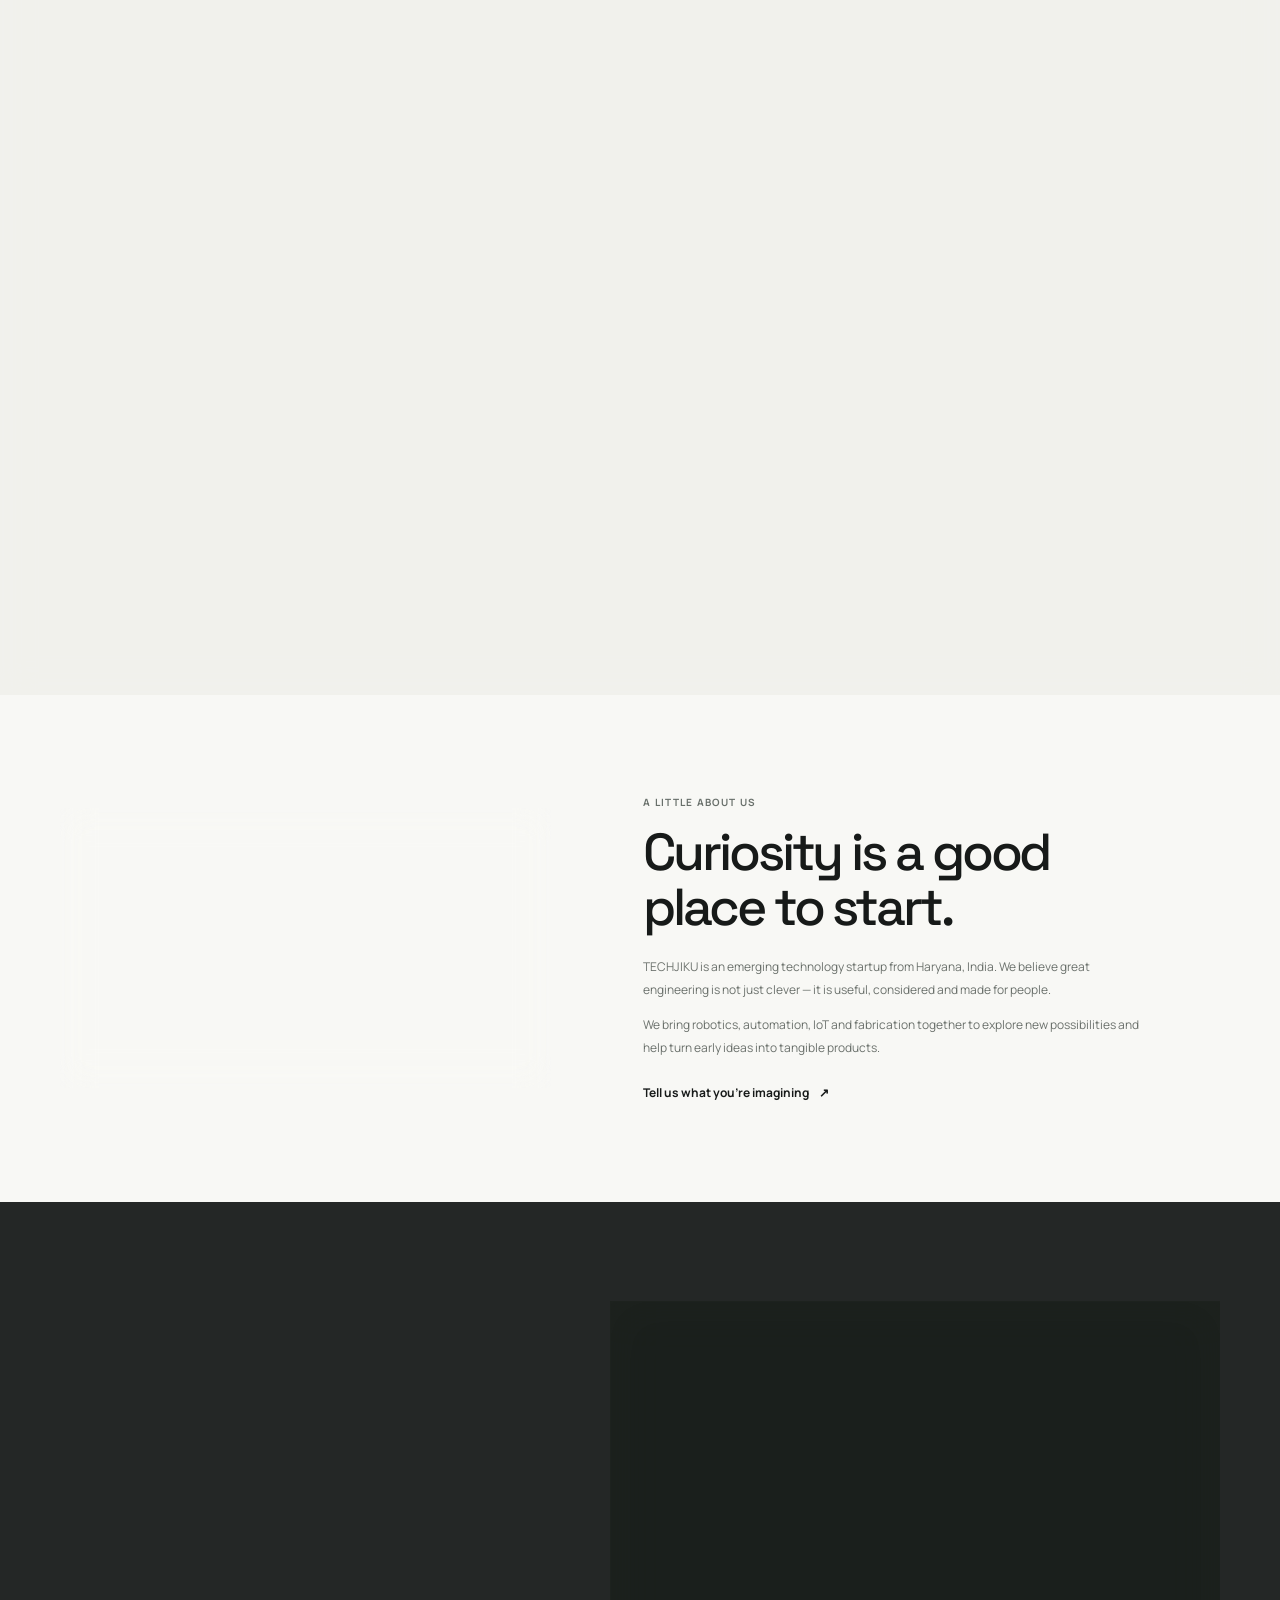
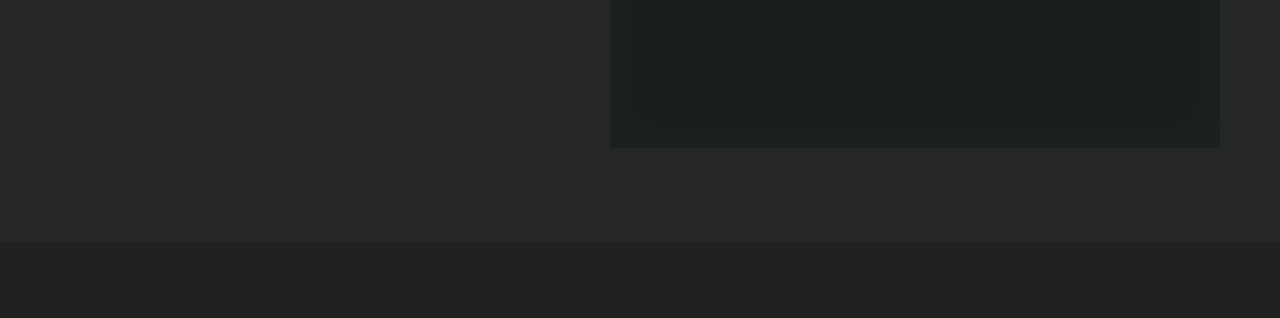
==== commit 74d251e1: "logo changed" ====
--- a/index.html
+++ b/index.html
@@ -24,7 +24,7 @@
   <meta property="og:url" content="https://techjiku.co.in/" />
   <meta
     property="og:image"
-    content="https://techjiku.co.in/assets/image/11_TJ_Logo.png"
+    content="https://techjiku.co.in/assets/images/11_TJ_Logo.png"
   />
 
   <script type="application/ld+json">
@@ -37,7 +37,7 @@
         "name": "TECHJIKU",
         "alternateName": "Techjiku",
         "url": "https://techjiku.co.in/",
-        "logo": "https://techjiku.co.in/assets/image/11_TJ_Logo.png",
+        "logo": "https://techjiku.co.in/assets/images/11_TJ_Logo.png",
         "description": "TECHJIKU is a technology startup from Haryana, India, focused on robotics, automation, IoT, fabrication and product development.",
         "email": "jikutech@gmail.com",
         "sameAs": [
@@ -74,7 +74,7 @@
 
   <header class="site-header">
     <a class="brand" href="#home" aria-label="Techjiku home">
-      <img src="assets/image/11_TJ_Logo.png" alt="" class="brand-mark" />
+      <img src="assets/images/11_TJ_Logo.png" alt="" class="brand-mark" />
       <span class="brand-name">techjiku<span class="brand-period">.</span></span>
     </a>
 
@@ -124,7 +124,7 @@
             <div class="art-orbit orbit-two"></div>
             <div class="art-orbit orbit-three"></div>
             <div class="art-core">
-              <img src="assets/image/11_TJ_Logo.png" alt="" />
+              <img src="assets/images/11_TJ_Logo.png" alt="" />
               <span class="core-caption">Ideas into impact</span>
             </div>
           </div>
@@ -238,7 +238,7 @@
     </section>
 
     <section class="about-section page-shell" id="about">
-      <div class="about-mark" aria-hidden="true"><img src="assets/image/11_TJ_Logo.png" alt="" /></div>
+      <div class="about-mark" aria-hidden="true"><img src="assets/images/11_TJ_Logo.png" alt="" /></div>
       <div class="about-copy">
         <p class="eyebrow">A little about us</p>
         <h2>Curiosity is a good place to start.</h2>
@@ -315,7 +315,7 @@
   <aside class="contacts-drawer" id="contactsDrawer" aria-hidden="true" inert>
     <div class="drawer-header">
       <a class="brand" href="#home" aria-label="Techjiku home">
-        <img src="assets/image/11_TJ_Logo.png" alt="" class="brand-mark" />
+        <img src="assets/images/11_TJ_Logo.png" alt="" class="brand-mark" />
         <span class="brand-name">techjiku<span class="brand-period">.</span></span>
       </a>
       <button class="icon-button" type="button" id="closeContacts" aria-label="Close contacts">&times;</button>
@@ -336,7 +336,7 @@
   <footer class="site-footer">
     <div class="page-shell footer-inner">
       <a class="brand footer-brand" href="#home" aria-label="Techjiku home">
-        <img src="assets/image/11_TJ_Logo.png" alt="" class="brand-mark" />
+        <img src="assets/images/11_TJ_Logo.png" alt="" class="brand-mark" />
         <span class="brand-name">techjiku<span class="brand-period">.</span></span>
       </a>
       <span>Thoughtful technology. Made for the real world.</span>
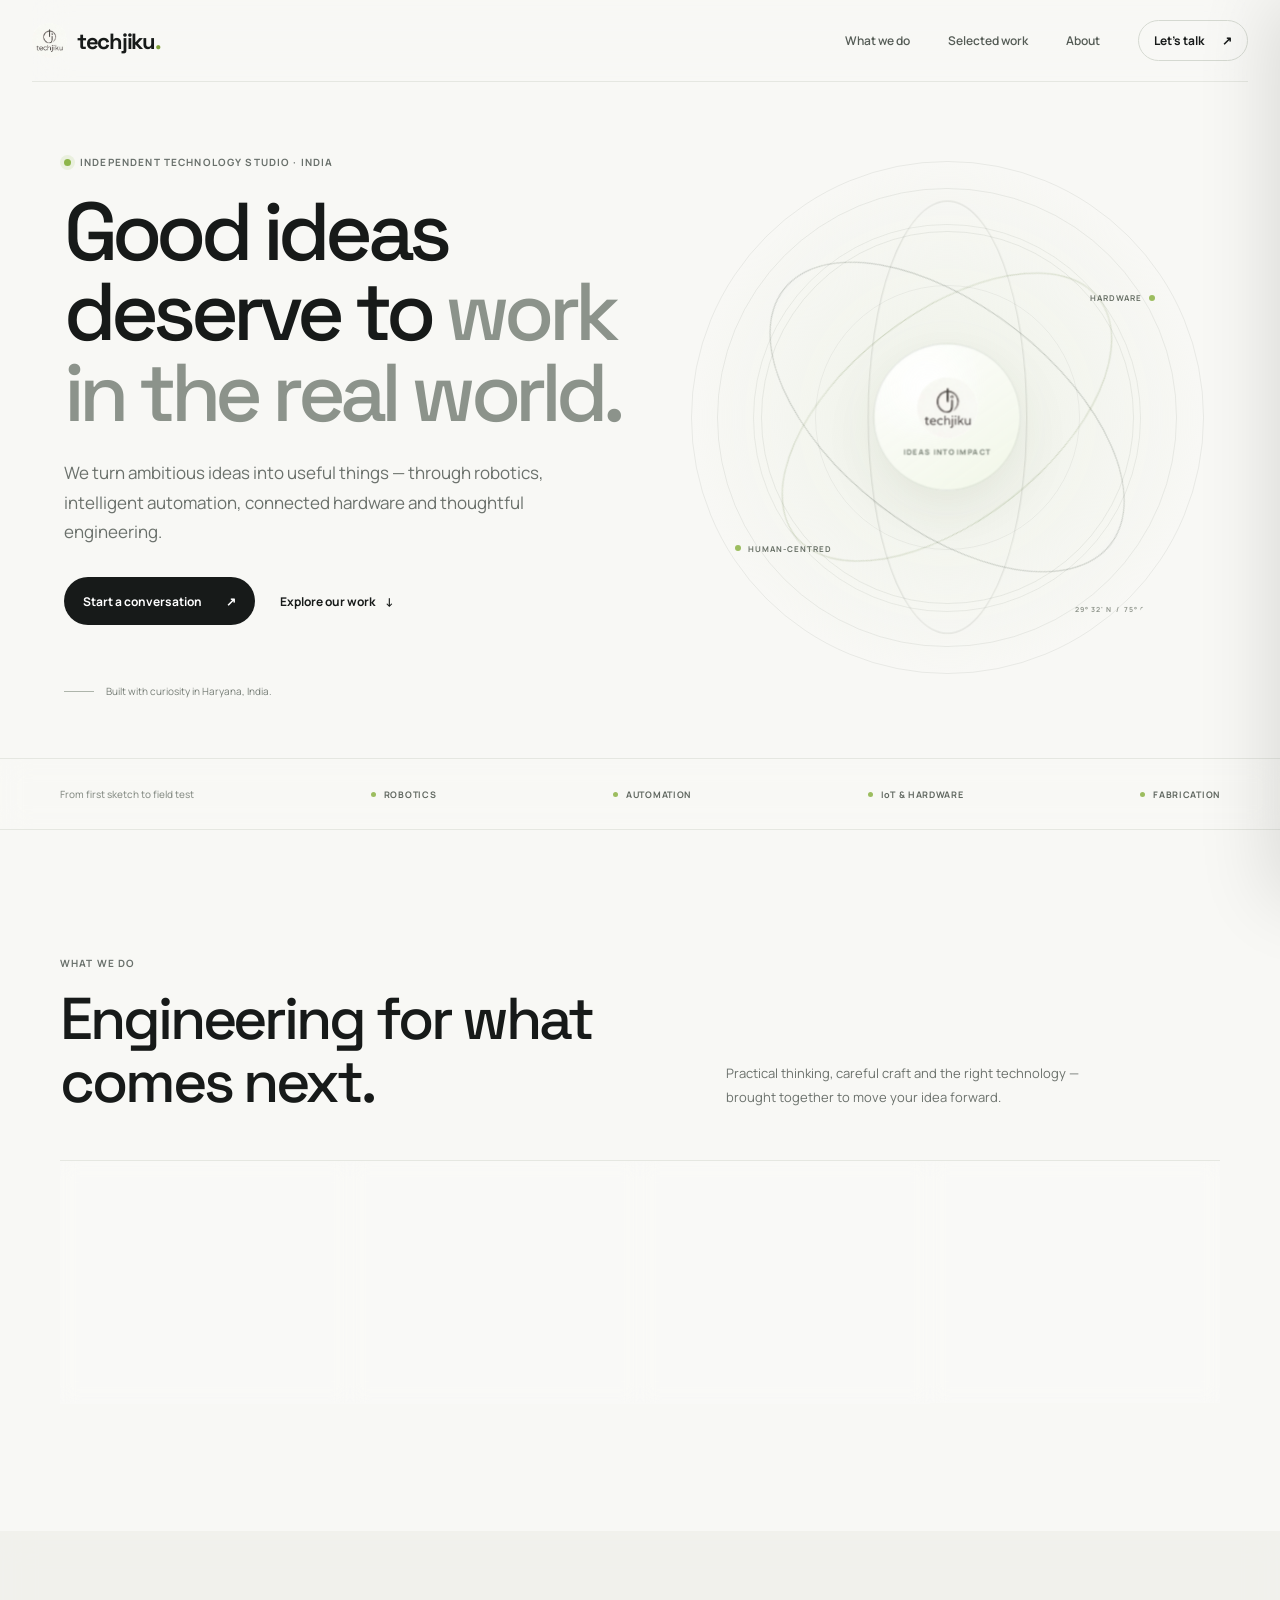
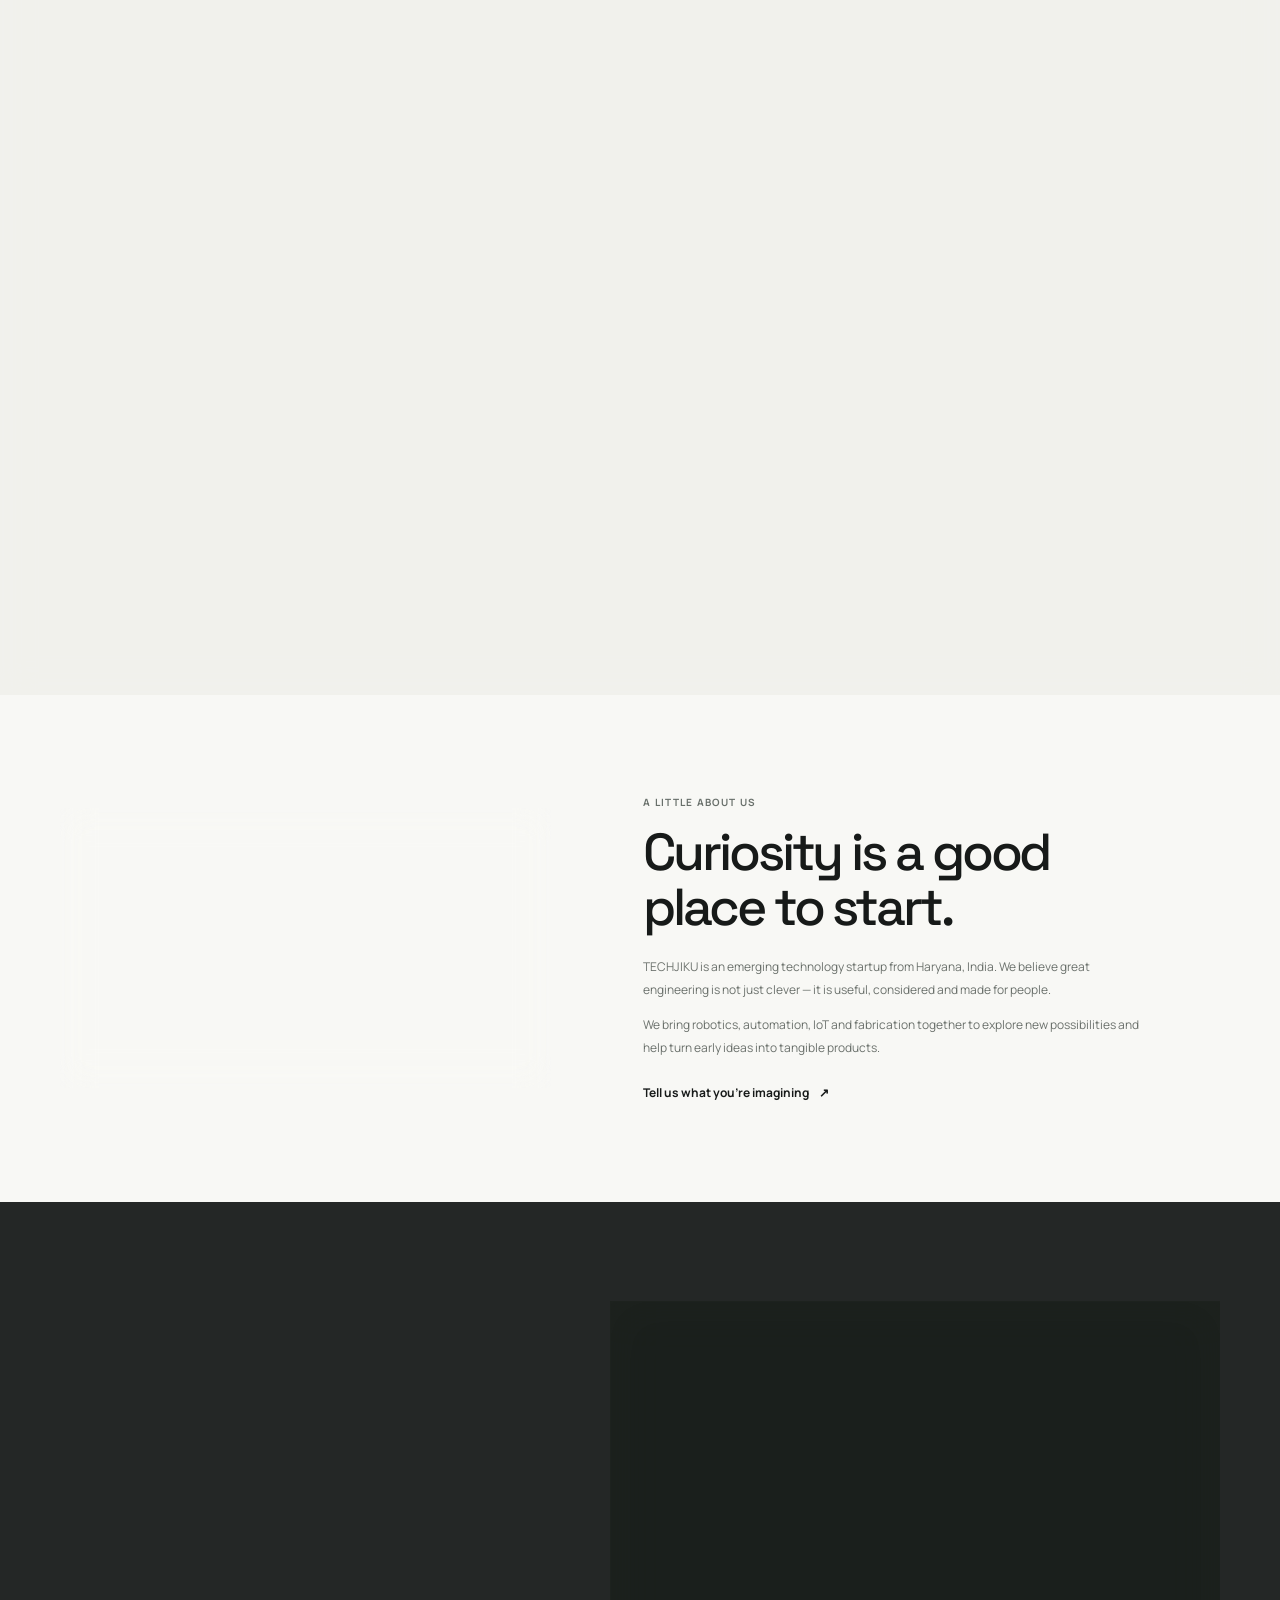
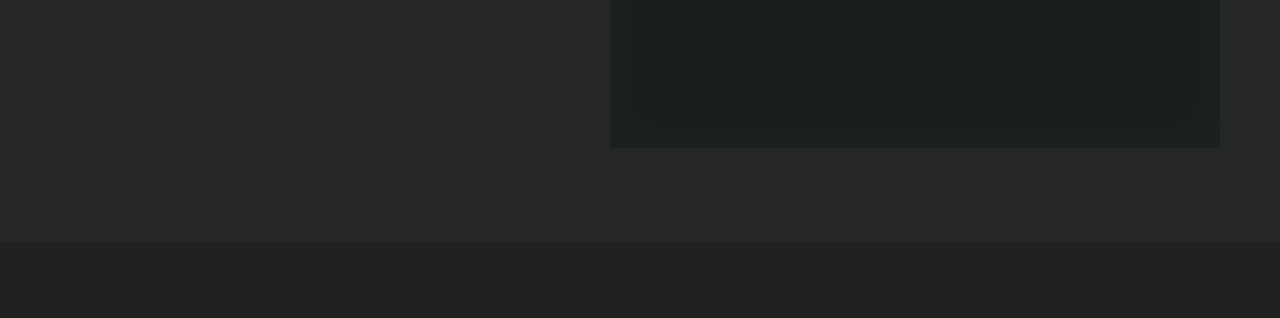
==== commit fd320275: "Integrate Google Tag Manager into index.html Added Google Tag Manager script for tracking." ====
--- a/index.html
+++ b/index.html
@@ -1,6 +1,12 @@
 <!DOCTYPE html>
 <html lang="en-IN">
 <head>
+  <script async src="https://www.googletagmanager.com/gtm.js?id=GTM-PMM797MK"></script>
+<script>
+  window.dataLayer = window.dataLayer || [];
+  function gtag(){dataLayer.push(arguments);}
+  gtag('js', new Date());
+</script>
   <meta charset="UTF-8" />
   <meta name="viewport" content="width=device-width, initial-scale=1.0" />
 
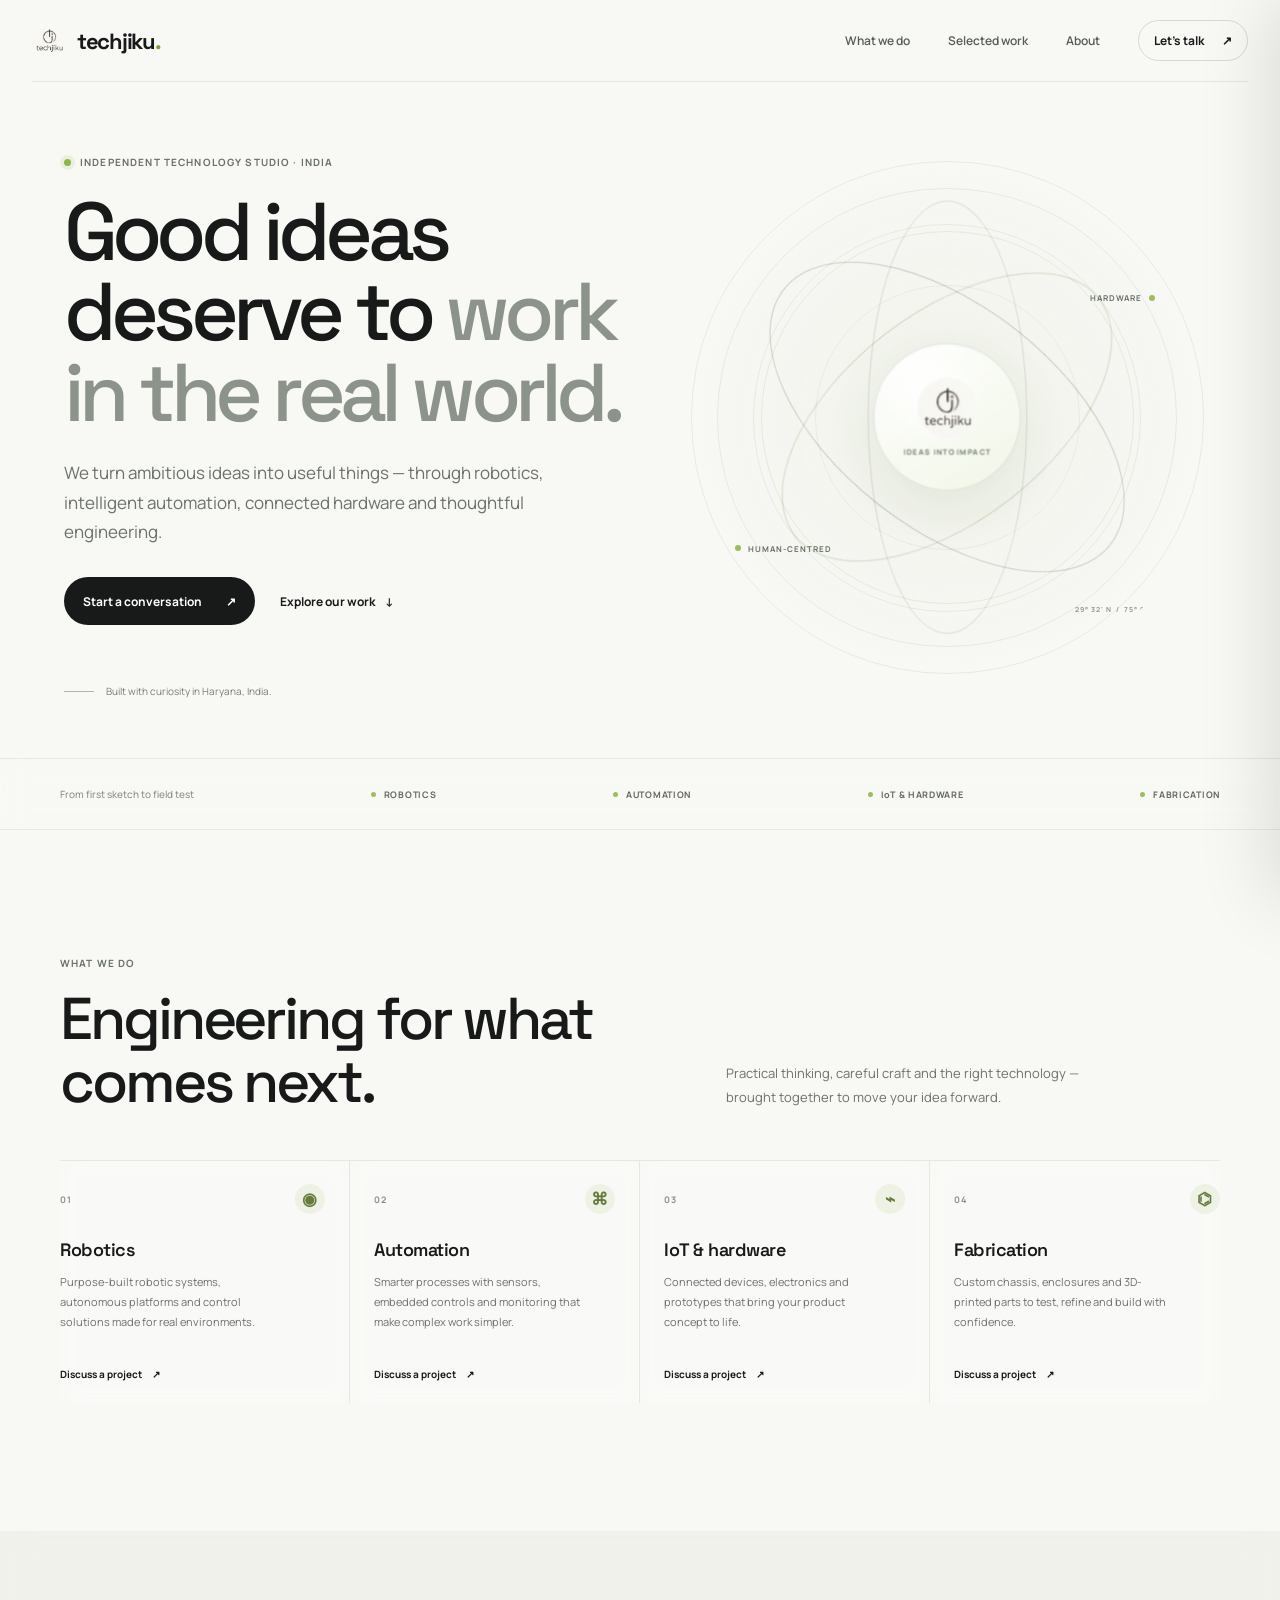
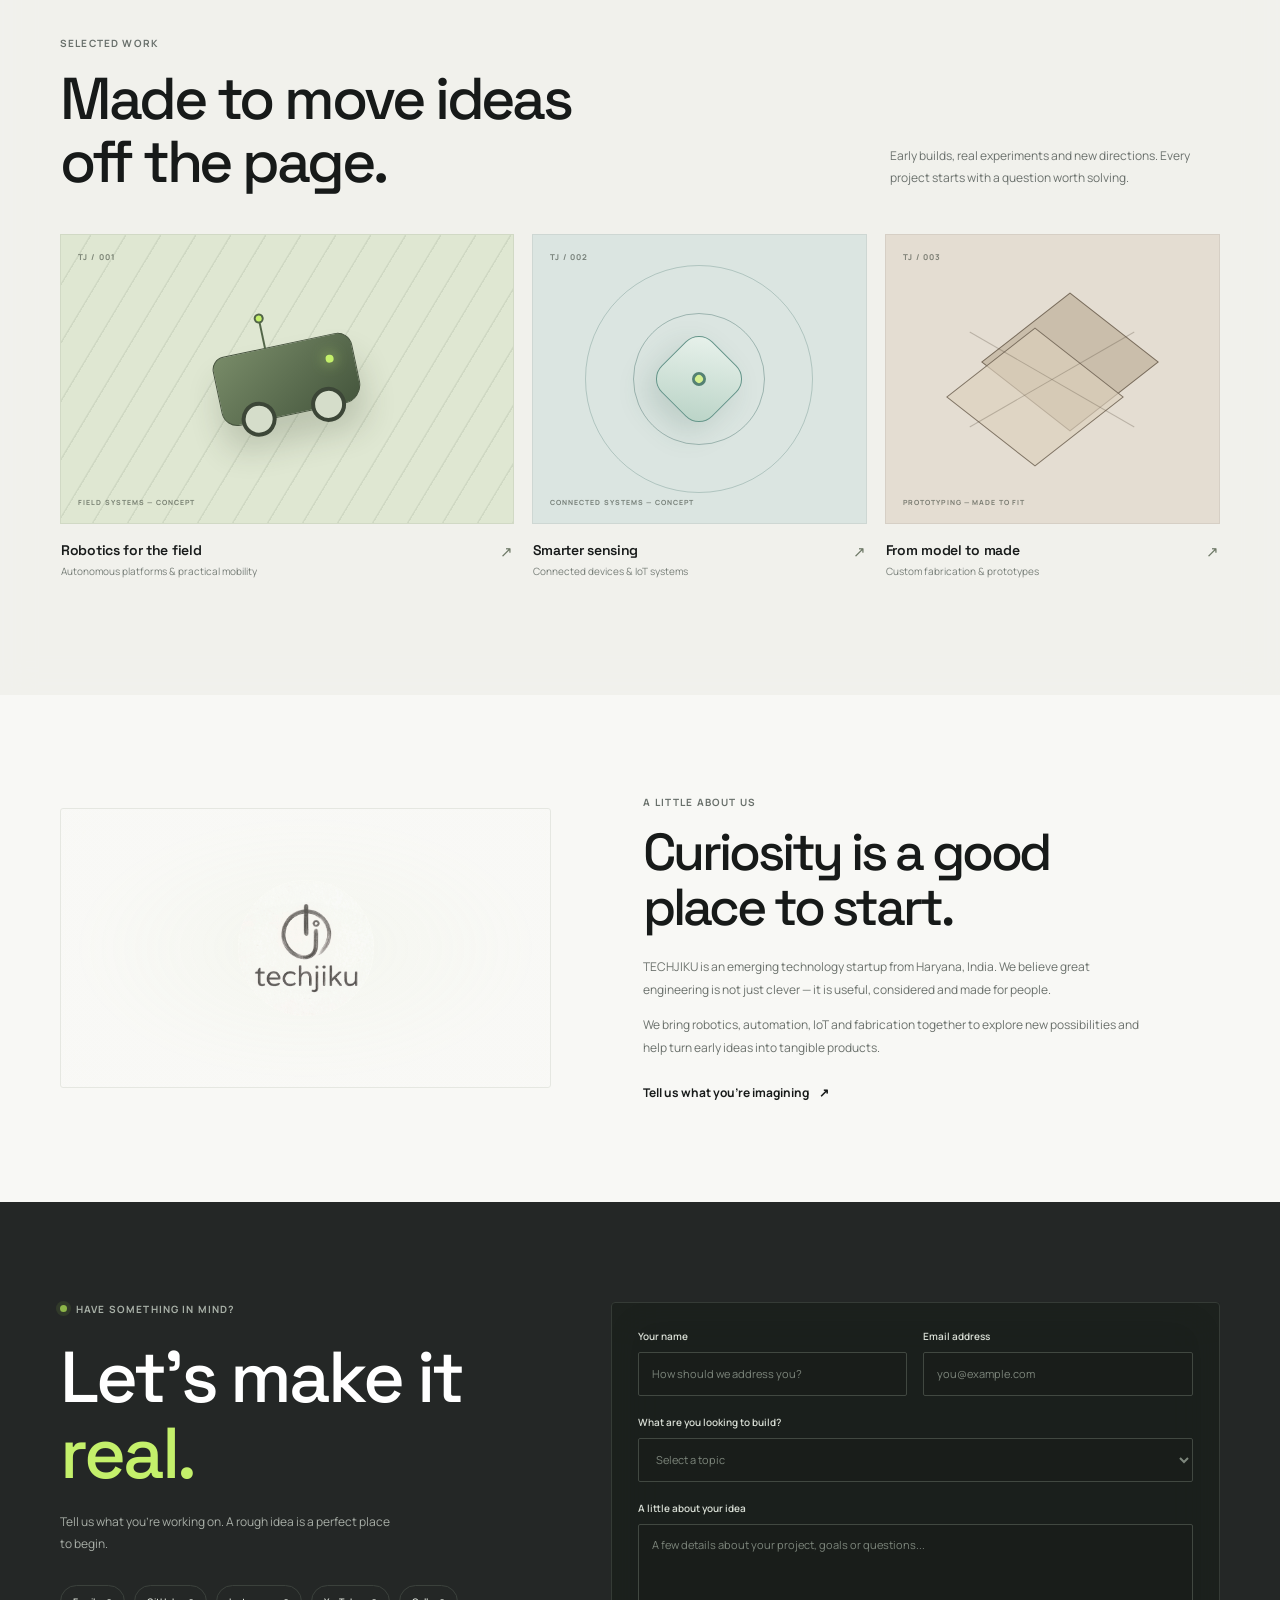
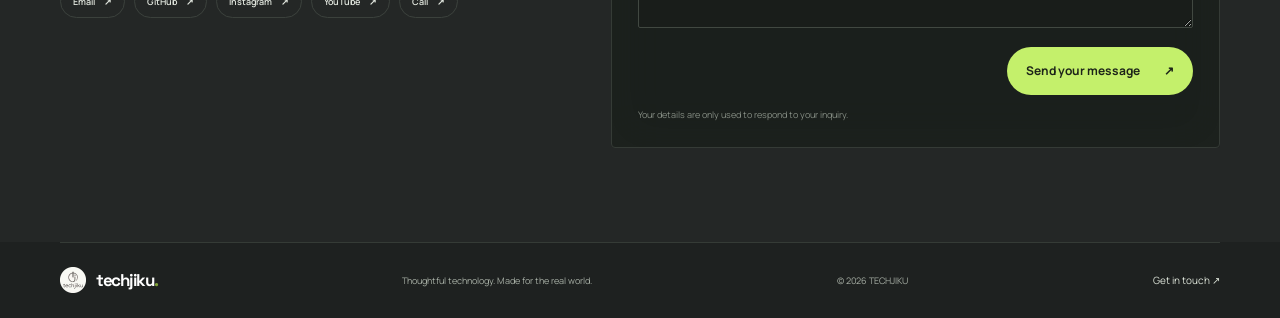
==== commit 6f1391ed: "Replace Google Tag Manager with GA4 script Updated Google Analytics script to GA4 and modified gtag " ====
--- a/index.html
+++ b/index.html
@@ -1,12 +1,25 @@
 <!DOCTYPE html>
 <html lang="en-IN">
 <head>
-  <script async src="https://www.googletagmanager.com/gtm.js?id=GTM-PMM797MK"></script>
+ 
+<!-- TECHJIKU GOOGLE ANALYTICS 4 -->
+
+<script async src="https://www.googletagmanager.com/gtag/js?id=G-C1JP572RQT"></script>
+
 <script>
   window.dataLayer = window.dataLayer || [];
-  function gtag(){dataLayer.push(arguments);}
+
+  function gtag() {
+    dataLayer.push(arguments);
+  }
+
   gtag('js', new Date());
+
+  gtag('config', 'G-C1JP572RQT');
 </script>
+
+<!-- END TECHJIKU GOOGLE ANALYTICS -->
+
   <meta charset="UTF-8" />
   <meta name="viewport" content="width=device-width, initial-scale=1.0" />
 
